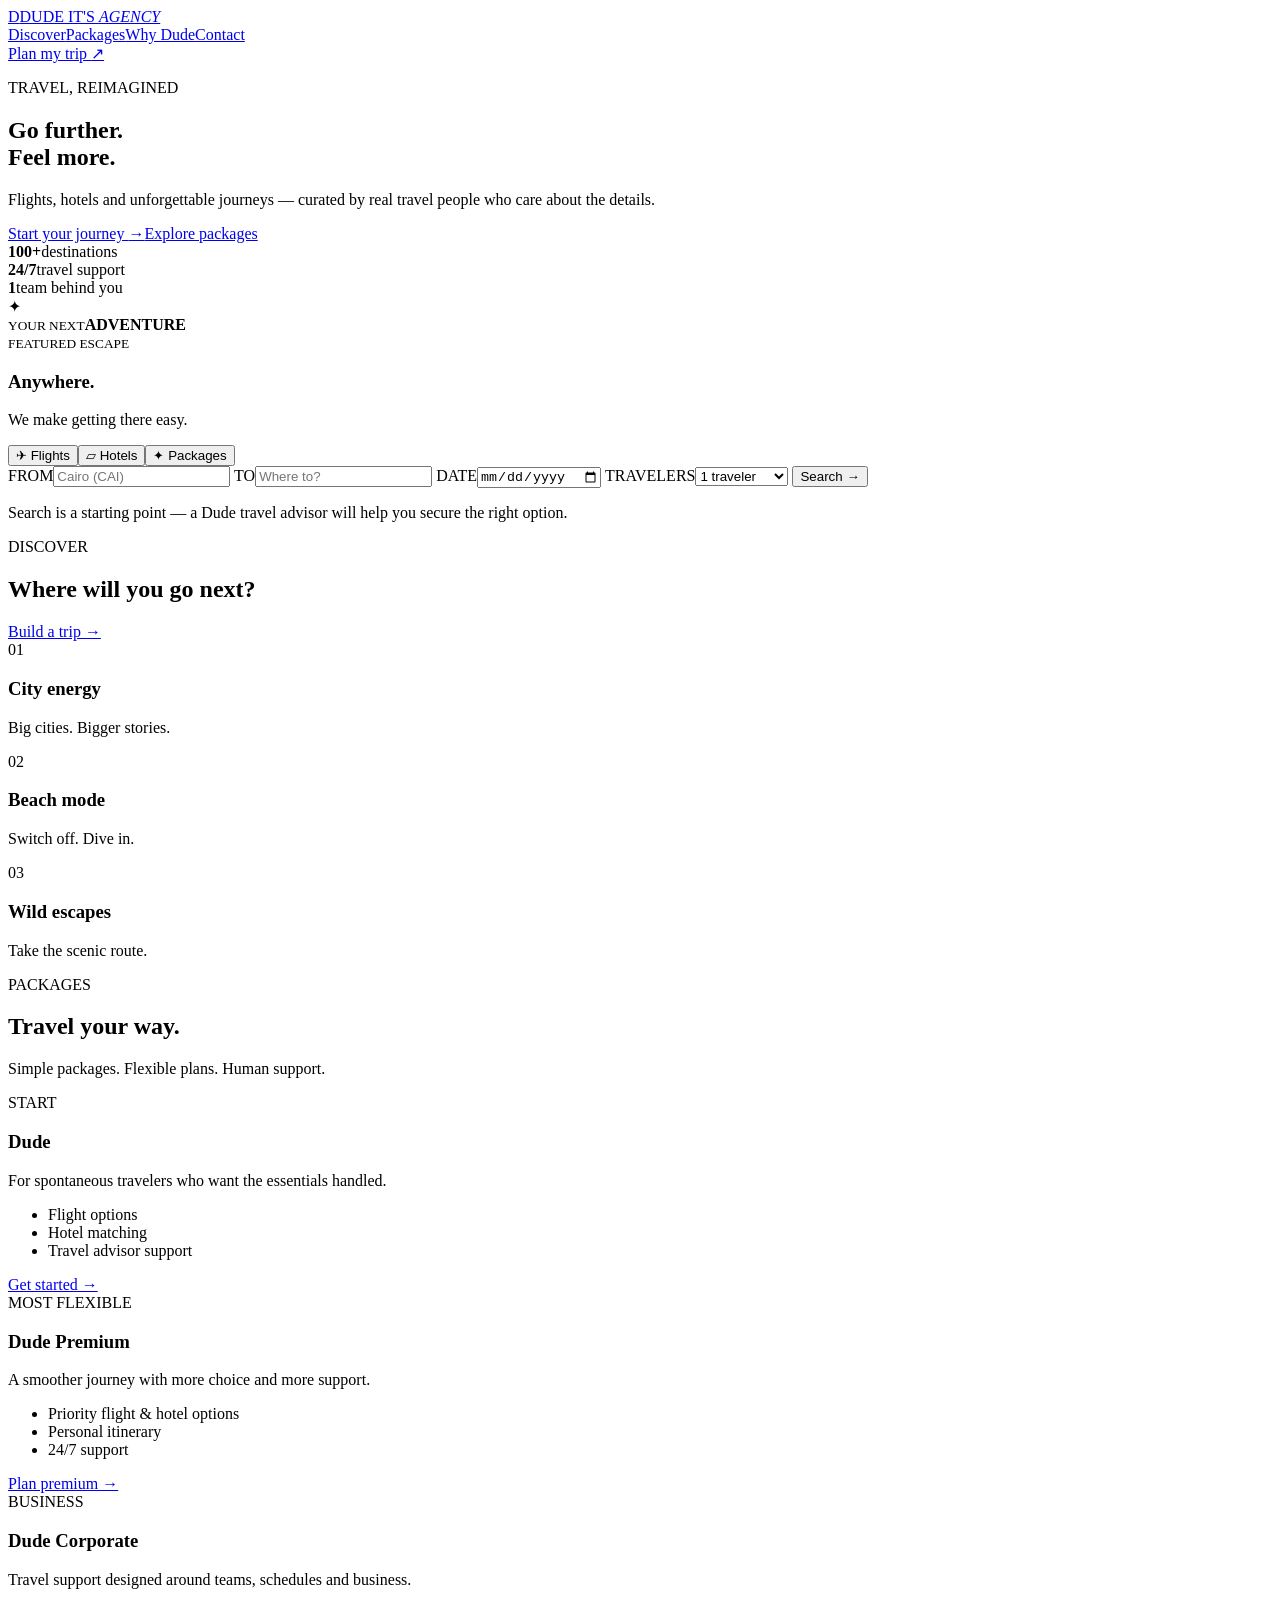
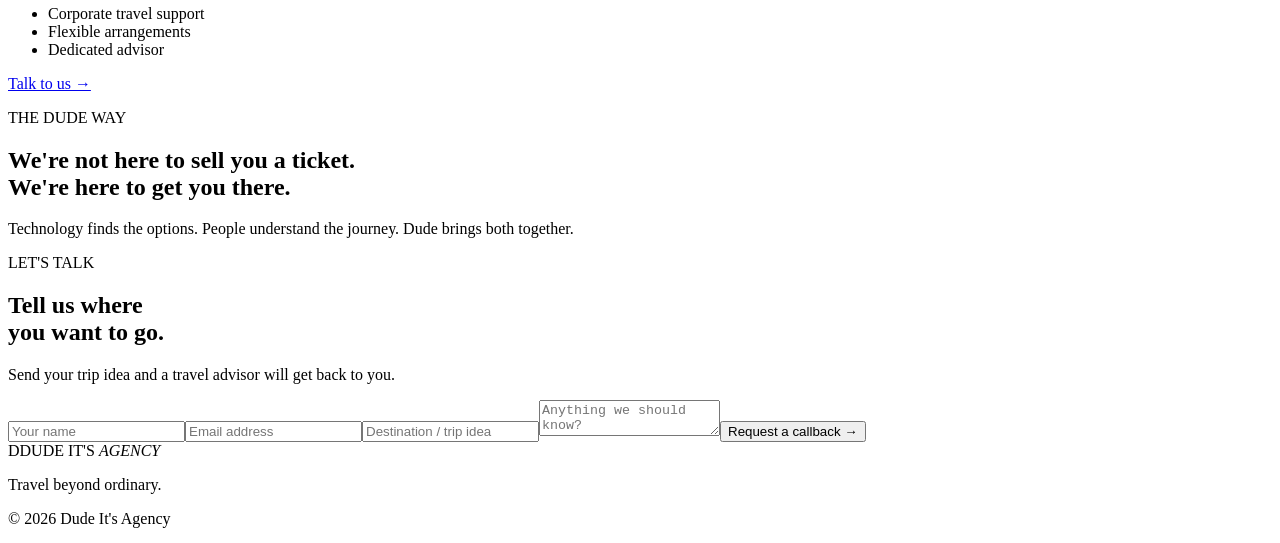
==== index.html @ c99c319f "feat: add travel agency website" ====
<!doctype html>
<html lang="en">
<head>
<meta charset="utf-8">
<meta name="viewport" content="width=device-width, initial-scale=1">
<meta name="description" content="Dude It's Agency — modern travel, flights, hotels and tailored journeys.">
<title>Dude It's Agency — Travel Beyond Ordinary</title>
<link rel="preconnect" href="https://fonts.googleapis.com">
<link rel="preconnect" href="https://fonts.gstatic.com" crossorigin>
<link href="https://fonts.googleapis.com/css2?family=DM+Sans:wght@400;500;600;700&family=Space+Grotesk:wght@500;600;700&display=swap" rel="stylesheet">
<link rel="stylesheet" href="styles.css">
</head>
<body>
<header class="nav">
  <a class="brand" href="#"><span class="brand-mark">D</span><span>DUDE IT'S <em>AGENCY</em></span></a>
  <nav class="links">
    <a href="#discover">Discover</a><a href="#packages">Packages</a><a href="#why">Why Dude</a><a href="#contact">Contact</a>
  </nav>
  <a class="nav-cta" href="#booking">Plan my trip <span>↗</span></a>
</header>

<main>
<section class="hero">
  <div class="hero-copy">
    <p class="eyebrow">TRAVEL, REIMAGINED</p>
    <h1>Go further.<br><span>Feel more.</span></h1>
    <p class="hero-text">Flights, hotels and unforgettable journeys — curated by real travel people who care about the details.</p>
    <div class="hero-actions"><a class="button primary" href="#booking">Start your journey <span>→</span></a><a class="button ghost" href="#packages">Explore packages</a></div>
    <div class="proof"><div><strong>100+</strong><span>destinations</span></div><div><strong>24/7</strong><span>travel support</span></div><div><strong>1</strong><span>team behind you</span></div></div>
  </div>
  <div class="hero-art">
    <div class="orb"></div><div class="route route1"></div><div class="route route2"></div>
    <div class="floating-card card-top"><span>✦</span><div><small>YOUR NEXT</small><b>ADVENTURE</b></div></div>
    <div class="destination-card"><div class="mini-img"></div><div><small>FEATURED ESCAPE</small><h3>Anywhere.</h3><p>We make getting there easy.</p></div></div>
  </div>
</section>

<section class="search-wrap" id="booking">
  <div class="search-tabs"><button class="active" data-type="flight">✈ Flights</button><button data-type="hotel">▱ Hotels</button><button data-type="package">✦ Packages</button></div>
  <form class="search-box" id="searchForm">
    <label><span>FROM</span><input id="from" placeholder="Cairo (CAI)" required></label>
    <label><span>TO</span><input id="to" placeholder="Where to?" required></label>
    <label><span>DATE</span><input id="date" type="date" required></label>
    <label><span>TRAVELERS</span><select id="travelers"><option>1 traveler</option><option>2 travelers</option><option>3 travelers</option><option>4+ travelers</option></select></label>
    <button class="search-btn" type="submit">Search <span>→</span></button>
  </form>
  <p class="search-note" id="searchNote">Search is a starting point — a Dude travel advisor will help you secure the right option.</p>
</section>

<section class="section" id="discover">
  <div class="section-head"><div><p class="eyebrow">DISCOVER</p><h2>Where will you go next?</h2></div><a href="#booking">Build a trip →</a></div>
  <div class="destinations">
    <article class="destination d1"><div><span>01</span><h3>City energy</h3><p>Big cities. Bigger stories.</p></div></article>
    <article class="destination d2"><div><span>02</span><h3>Beach mode</h3><p>Switch off. Dive in.</p></div></article>
    <article class="destination d3"><div><span>03</span><h3>Wild escapes</h3><p>Take the scenic route.</p></div></article>
  </div>
</section>

<section class="packages section" id="packages">
  <div class="section-head"><div><p class="eyebrow">PACKAGES</p><h2>Travel your way.</h2></div><p>Simple packages. Flexible plans. Human support.</p></div>
  <div class="package-grid">
    <article class="package"><span class="tag">START</span><h3>Dude</h3><p>For spontaneous travelers who want the essentials handled.</p><ul><li>Flight options</li><li>Hotel matching</li><li>Travel advisor support</li></ul><a href="#contact">Get started →</a></article>
    <article class="package featured"><span class="tag">MOST FLEXIBLE</span><h3>Dude Premium</h3><p>A smoother journey with more choice and more support.</p><ul><li>Priority flight & hotel options</li><li>Personal itinerary</li><li>24/7 support</li></ul><a href="#contact">Plan premium →</a></article>
    <article class="package"><span class="tag">BUSINESS</span><h3>Dude Corporate</h3><p>Travel support designed around teams, schedules and business.</p><ul><li>Corporate travel support</li><li>Flexible arrangements</li><li>Dedicated advisor</li></ul><a href="#contact">Talk to us →</a></article>
  </div>
</section>

<section class="manifesto" id="why"><p class="eyebrow">THE DUDE WAY</p><h2>We're not here to sell you a ticket.<br><span>We're here to get you there.</span></h2><p>Technology finds the options. People understand the journey. Dude brings both together.</p></section>

<section class="contact section" id="contact">
  <div><p class="eyebrow">LET'S TALK</p><h2>Tell us where<br>you want to go.</h2><p>Send your trip idea and a travel advisor will get back to you.</p></div>
  <form class="contact-form" id="contactForm"><input placeholder="Your name" required><input type="email" placeholder="Email address" required><input placeholder="Destination / trip idea" required><textarea placeholder="Anything we should know?"></textarea><button class="button primary" type="submit">Request a callback →</button><small id="formStatus"></small></form>
</section>
</main>

<footer><div class="brand"><span class="brand-mark">D</span><span>DUDE IT'S <em>AGENCY</em></span></div><p>Travel beyond ordinary.</p><p>© 2026 Dude It's Agency</p></footer>
<script src="script.js"></script>
</body>
</html>
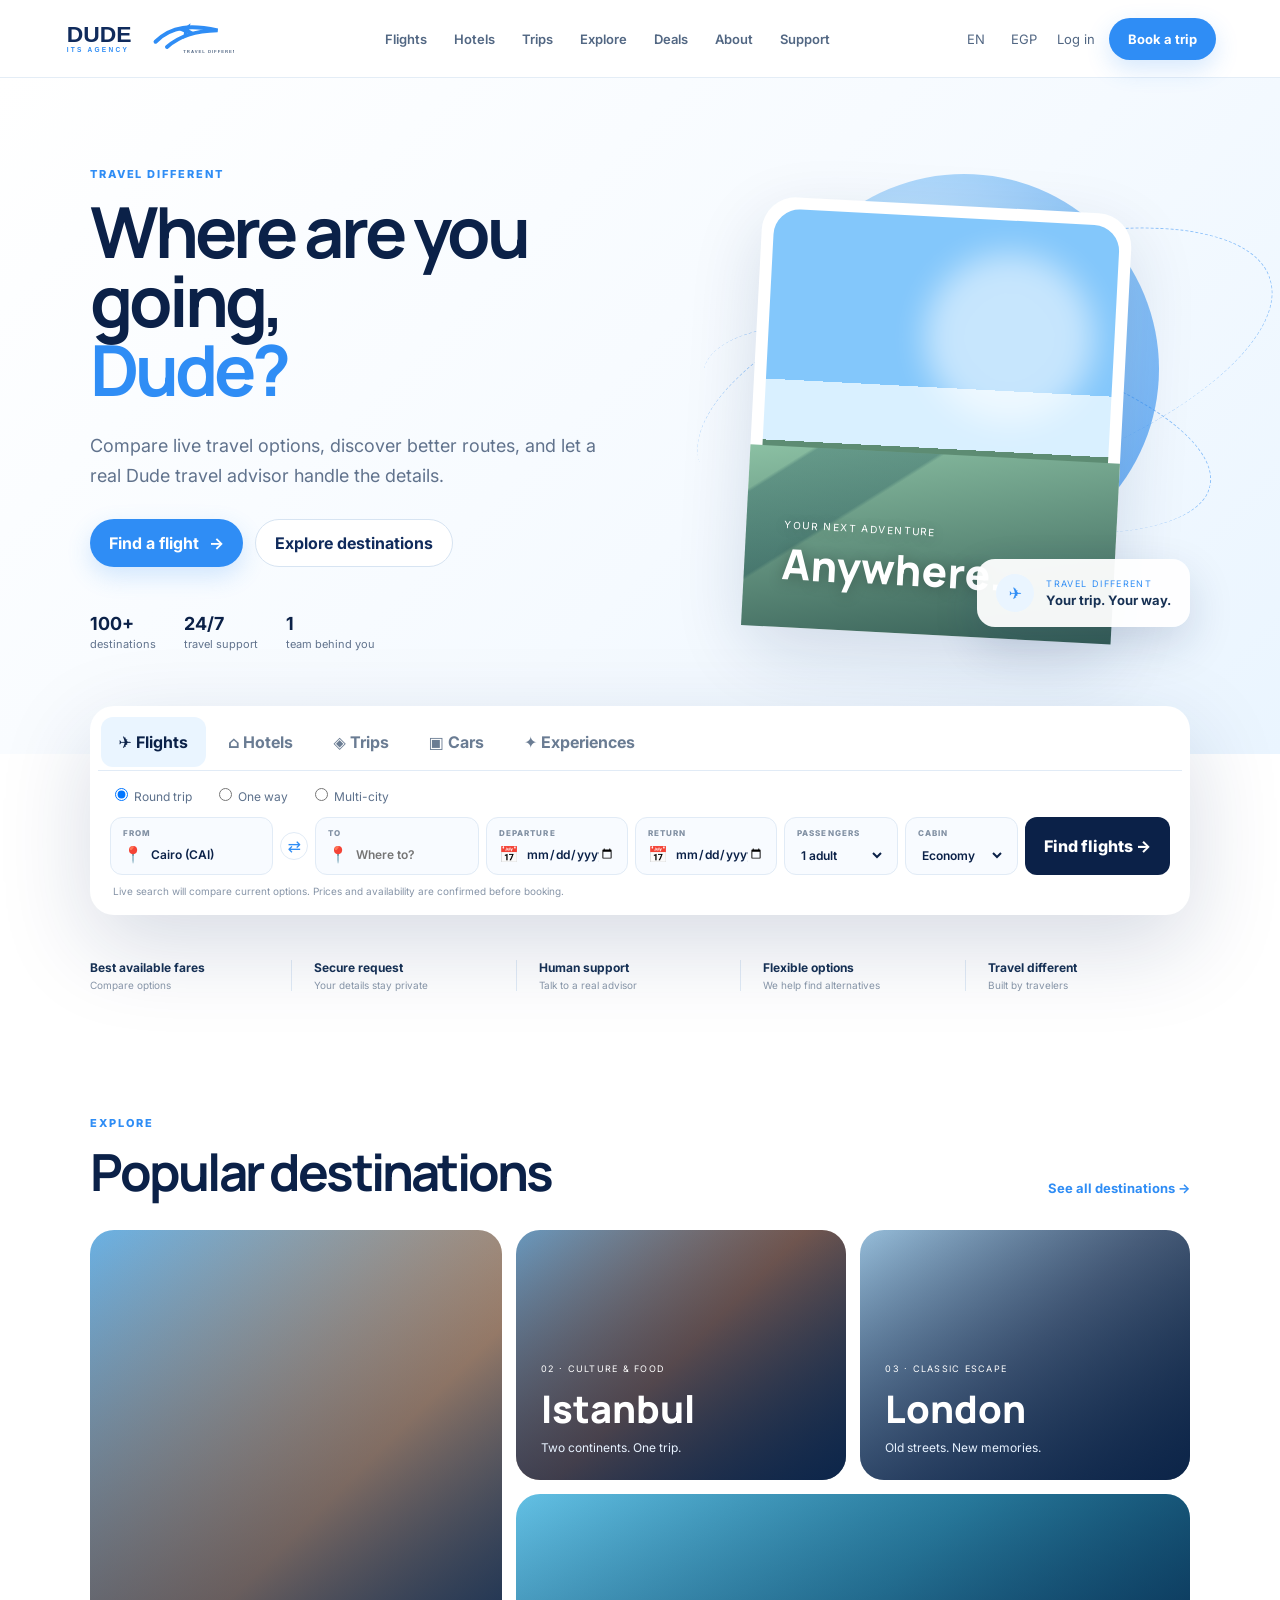
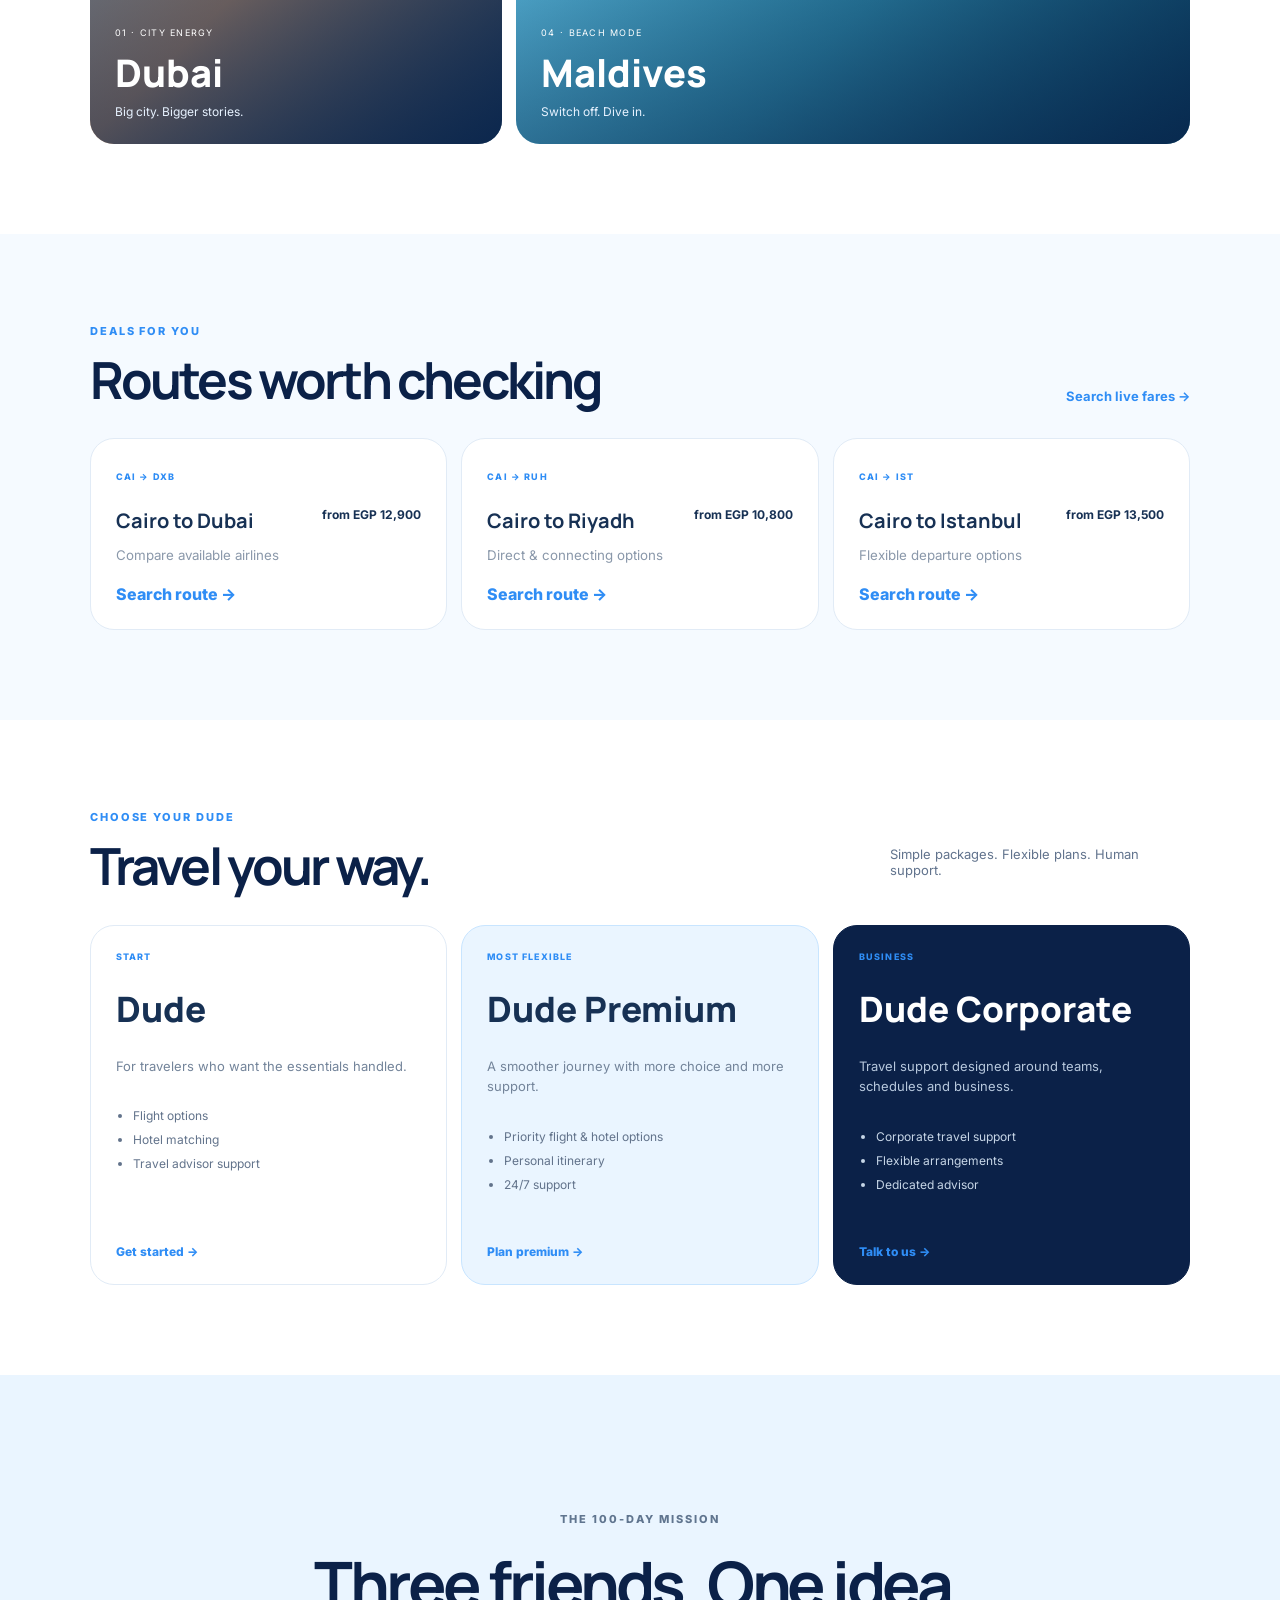
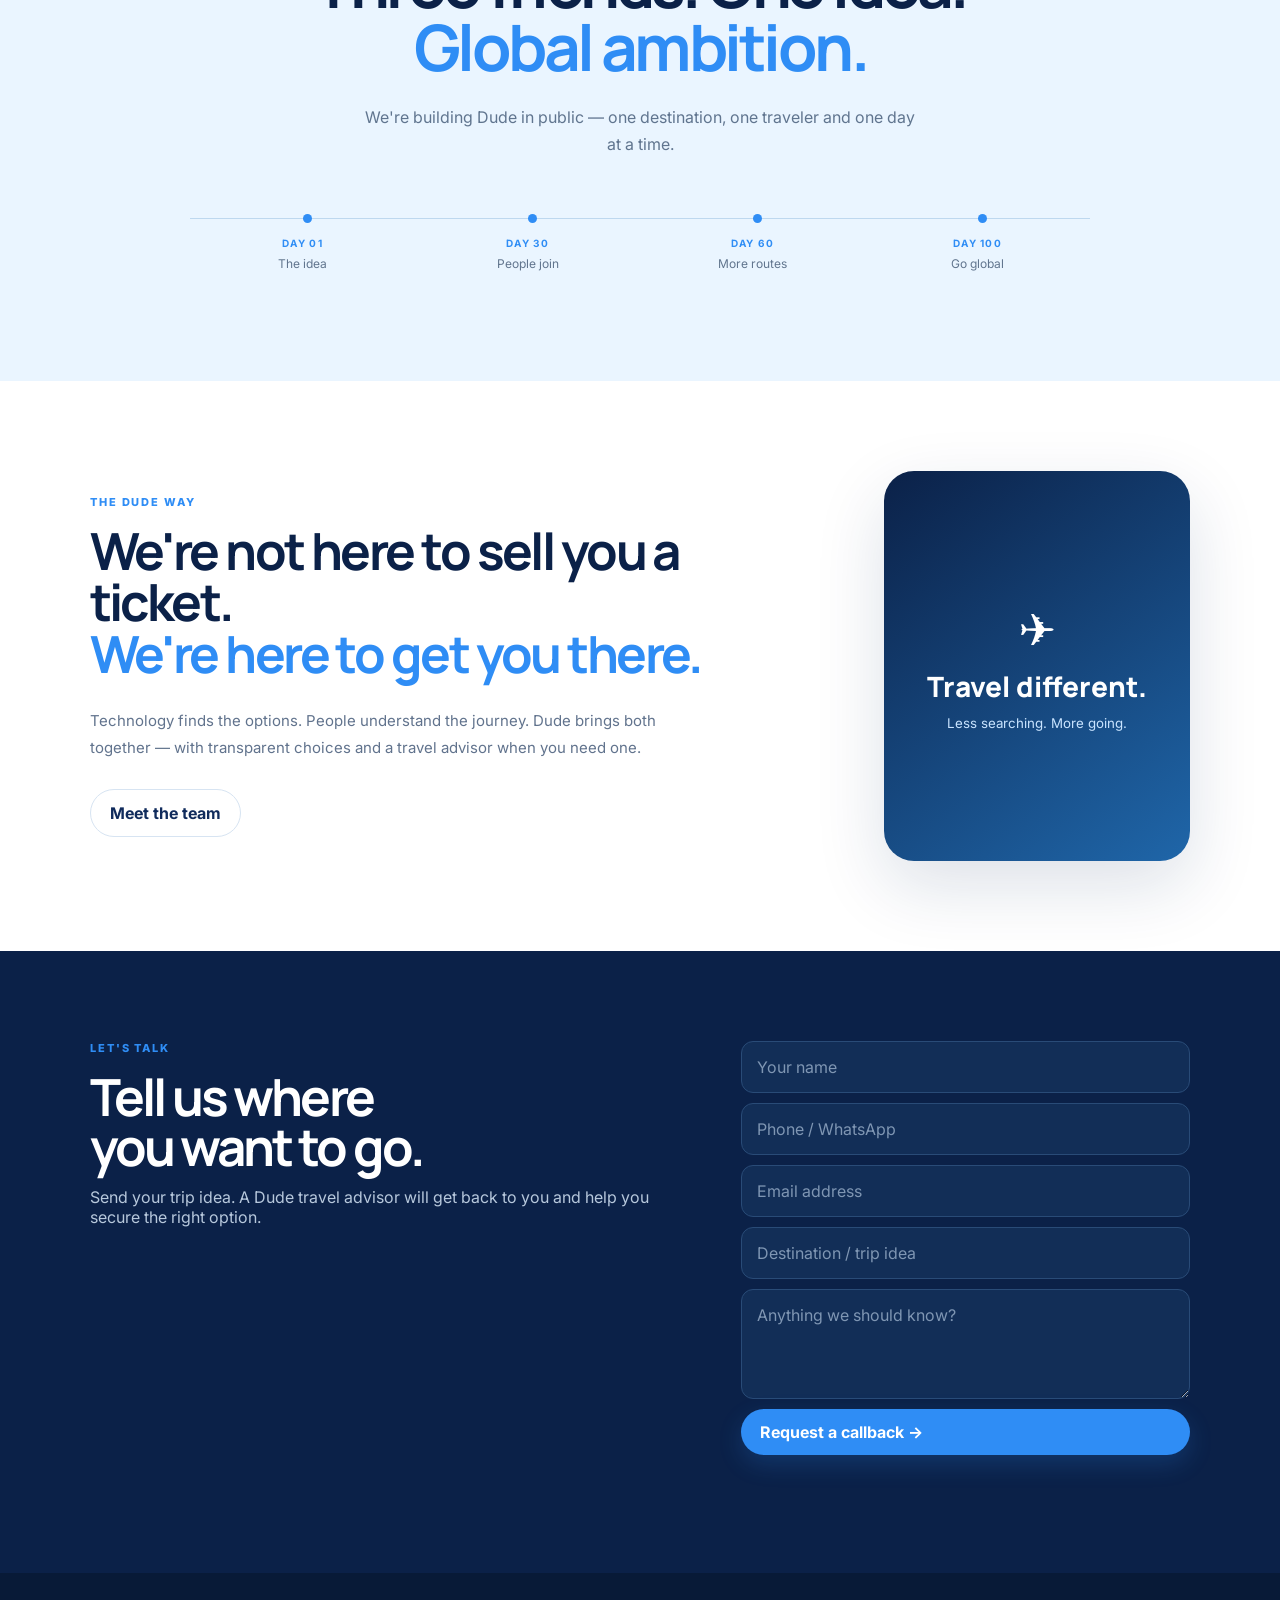
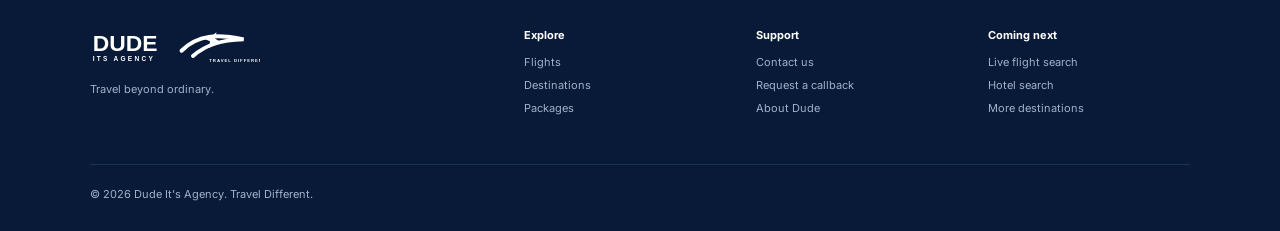
==== commit 9578cb27: "feat: build Dude Its Agency travel experience" ====
--- a/index.html
+++ b/index.html
@@ -1,79 +1 @@
-<!doctype html>
-<html lang="en">
-<head>
-<meta charset="utf-8">
-<meta name="viewport" content="width=device-width, initial-scale=1">
-<meta name="description" content="Dude It's Agency — modern travel, flights, hotels and tailored journeys.">
-<title>Dude It's Agency — Travel Beyond Ordinary</title>
-<link rel="preconnect" href="https://fonts.googleapis.com">
-<link rel="preconnect" href="https://fonts.gstatic.com" crossorigin>
-<link href="https://fonts.googleapis.com/css2?family=DM+Sans:wght@400;500;600;700&family=Space+Grotesk:wght@500;600;700&display=swap" rel="stylesheet">
-<link rel="stylesheet" href="styles.css">
-</head>
-<body>
-<header class="nav">
-  <a class="brand" href="#"><span class="brand-mark">D</span><span>DUDE IT'S <em>AGENCY</em></span></a>
-  <nav class="links">
-    <a href="#discover">Discover</a><a href="#packages">Packages</a><a href="#why">Why Dude</a><a href="#contact">Contact</a>
-  </nav>
-  <a class="nav-cta" href="#booking">Plan my trip <span>↗</span></a>
-</header>
-
-<main>
-<section class="hero">
-  <div class="hero-copy">
-    <p class="eyebrow">TRAVEL, REIMAGINED</p>
-    <h1>Go further.<br><span>Feel more.</span></h1>
-    <p class="hero-text">Flights, hotels and unforgettable journeys — curated by real travel people who care about the details.</p>
-    <div class="hero-actions"><a class="button primary" href="#booking">Start your journey <span>→</span></a><a class="button ghost" href="#packages">Explore packages</a></div>
-    <div class="proof"><div><strong>100+</strong><span>destinations</span></div><div><strong>24/7</strong><span>travel support</span></div><div><strong>1</strong><span>team behind you</span></div></div>
-  </div>
-  <div class="hero-art">
-    <div class="orb"></div><div class="route route1"></div><div class="route route2"></div>
-    <div class="floating-card card-top"><span>✦</span><div><small>YOUR NEXT</small><b>ADVENTURE</b></div></div>
-    <div class="destination-card"><div class="mini-img"></div><div><small>FEATURED ESCAPE</small><h3>Anywhere.</h3><p>We make getting there easy.</p></div></div>
-  </div>
-</section>
-
-<section class="search-wrap" id="booking">
-  <div class="search-tabs"><button class="active" data-type="flight">✈ Flights</button><button data-type="hotel">▱ Hotels</button><button data-type="package">✦ Packages</button></div>
-  <form class="search-box" id="searchForm">
-    <label><span>FROM</span><input id="from" placeholder="Cairo (CAI)" required></label>
-    <label><span>TO</span><input id="to" placeholder="Where to?" required></label>
-    <label><span>DATE</span><input id="date" type="date" required></label>
-    <label><span>TRAVELERS</span><select id="travelers"><option>1 traveler</option><option>2 travelers</option><option>3 travelers</option><option>4+ travelers</option></select></label>
-    <button class="search-btn" type="submit">Search <span>→</span></button>
-  </form>
-  <p class="search-note" id="searchNote">Search is a starting point — a Dude travel advisor will help you secure the right option.</p>
-</section>
-
-<section class="section" id="discover">
-  <div class="section-head"><div><p class="eyebrow">DISCOVER</p><h2>Where will you go next?</h2></div><a href="#booking">Build a trip →</a></div>
-  <div class="destinations">
-    <article class="destination d1"><div><span>01</span><h3>City energy</h3><p>Big cities. Bigger stories.</p></div></article>
-    <article class="destination d2"><div><span>02</span><h3>Beach mode</h3><p>Switch off. Dive in.</p></div></article>
-    <article class="destination d3"><div><span>03</span><h3>Wild escapes</h3><p>Take the scenic route.</p></div></article>
-  </div>
-</section>
-
-<section class="packages section" id="packages">
-  <div class="section-head"><div><p class="eyebrow">PACKAGES</p><h2>Travel your way.</h2></div><p>Simple packages. Flexible plans. Human support.</p></div>
-  <div class="package-grid">
-    <article class="package"><span class="tag">START</span><h3>Dude</h3><p>For spontaneous travelers who want the essentials handled.</p><ul><li>Flight options</li><li>Hotel matching</li><li>Travel advisor support</li></ul><a href="#contact">Get started →</a></article>
-    <article class="package featured"><span class="tag">MOST FLEXIBLE</span><h3>Dude Premium</h3><p>A smoother journey with more choice and more support.</p><ul><li>Priority flight & hotel options</li><li>Personal itinerary</li><li>24/7 support</li></ul><a href="#contact">Plan premium →</a></article>
-    <article class="package"><span class="tag">BUSINESS</span><h3>Dude Corporate</h3><p>Travel support designed around teams, schedules and business.</p><ul><li>Corporate travel support</li><li>Flexible arrangements</li><li>Dedicated advisor</li></ul><a href="#contact">Talk to us →</a></article>
-  </div>
-</section>
-
-<section class="manifesto" id="why"><p class="eyebrow">THE DUDE WAY</p><h2>We're not here to sell you a ticket.<br><span>We're here to get you there.</span></h2><p>Technology finds the options. People understand the journey. Dude brings both together.</p></section>
-
-<section class="contact section" id="contact">
-  <div><p class="eyebrow">LET'S TALK</p><h2>Tell us where<br>you want to go.</h2><p>Send your trip idea and a travel advisor will get back to you.</p></div>
-  <form class="contact-form" id="contactForm"><input placeholder="Your name" required><input type="email" placeholder="Email address" required><input placeholder="Destination / trip idea" required><textarea placeholder="Anything we should know?"></textarea><button class="button primary" type="submit">Request a callback →</button><small id="formStatus"></small></form>
-</section>
-</main>
-
-<footer><div class="brand"><span class="brand-mark">D</span><span>DUDE IT'S <em>AGENCY</em></span></div><p>Travel beyond ordinary.</p><p>© 2026 Dude It's Agency</p></footer>
-<script src="script.js"></script>
-</body>
-</html>+<!doctype html><html lang="en"><head><meta charset="utf-8"><meta name="viewport" content="width=device-width,initial-scale=1"><meta name="description" content="Dude It's Agency — compare live flight options and request your booking with a travel advisor."><title>Dude It's Agency — Travel Different</title><link rel="preconnect" href="https://fonts.googleapis.com"><link rel="preconnect" href="https://fonts.gstatic.com" crossorigin><link href="https://fonts.googleapis.com/css2?family=Inter:wght@400;500;600;700;800&family=Manrope:wght@600;700;800&display=swap" rel="stylesheet"><link rel="stylesheet" href="styles.css"></head><body><header class="site-header"><a class="logo" href="#top"><img src="logo.svg" alt="Dude It's Agency"></a><nav class="main-nav"><a href="#flights">Flights</a><a href="#hotels">Hotels</a><a href="#trips">Trips</a><a href="#explore">Explore</a><a href="#deals">Deals</a><a href="#about">About</a><a href="#support">Support</a></nav><div class="header-actions"><button class="text-btn">EN</button><button class="text-btn">EGP</button><a class="login" href="#contact">Log in</a><a class="nav-cta" href="#flights">Book a trip</a><button class="menu-btn" id="menuBtn">☰</button></div></header><main id="top"><section class="hero"><div class="hero-copy"><p class="eyebrow">TRAVEL DIFFERENT</p><h1>Where are you going,<br><span>Dude?</span></h1><p class="hero-text">Compare live travel options, discover better routes, and let a real Dude travel advisor handle the details.</p><div class="hero-actions"><a class="primary-btn" href="#flights">Find a flight <span>→</span></a><a class="secondary-btn" href="#explore">Explore destinations</a></div><div class="micro-proof"><span><strong>100+</strong> destinations</span><span><strong>24/7</strong> travel support</span><span><strong>1</strong> team behind you</span></div></div><div class="hero-visual"><div class="sky-orb"></div><div class="flight-path path-one"></div><div class="flight-path path-two"></div><div class="window-card"><div class="window-sky"></div><div class="window-land"></div><div class="window-copy"><small>YOUR NEXT ADVENTURE</small><strong>Anywhere.</strong></div></div><div class="floating-note"><span>✈</span><div><small>TRAVEL DIFFERENT</small><b>Your trip. Your way.</b></div></div></div></section><section class="search-wrap" id="flights"><div class="search-card"><div class="search-tabs"><button class="tab active">✈ Flights</button><button class="tab">⌂ Hotels</button><button class="tab">◈ Trips</button><button class="tab">▣ Cars</button><button class="tab">✦ Experiences</button></div><form id="flightSearch" class="flight-form"><div class="trip-type"><label><input type="radio" name="tripType" value="round" checked> Round trip</label><label><input type="radio" name="tripType" value="one"> One way</label><label><input type="radio" name="tripType" value="multi"> Multi-city</label></div><div class="fields"><label class="field"><span>FROM</span><div class="input-row">📍<input id="from" value="Cairo (CAI)"></div></label><button class="swap" type="button" id="swapBtn">⇄</button><label class="field"><span>TO</span><div class="input-row">📍<input id="to" placeholder="Where to?" required></div></label><label class="field"><span>DEPARTURE</span><div class="input-row">📅<input id="departure" type="date" required></div></label><label class="field return-field"><span>RETURN</span><div class="input-row">📅<input id="returnDate" type="date"></div></label><label class="field"><span>PASSENGERS</span><select><option>1 adult</option><option>2 adults</option><option>3 adults</option><option>4+ adults</option></select></label><label class="field"><span>CABIN</span><select><option>Economy</option><option>Premium Economy</option><option>Business</option><option>First</option></select></label><button class="search-btn" type="submit">Find flights <span>→</span></button></div><p class="search-note">Live search will compare current options. Prices and availability are confirmed before booking.</p></form></div></section><section class="trust"><div><strong>Best available fares</strong><span>Compare options</span></div><div><strong>Secure request</strong><span>Your details stay private</span></div><div><strong>Human support</strong><span>Talk to a real advisor</span></div><div><strong>Flexible options</strong><span>We help find alternatives</span></div><div><strong>Travel different</strong><span>Built by travelers</span></div></section><section class="section" id="explore"><div class="section-head"><div><p class="eyebrow">EXPLORE</p><h2>Popular destinations</h2></div><a href="#contact">See all destinations →</a></div><div class="destination-grid"><article class="destination dubai"><div><small>01 · CITY ENERGY</small><h3>Dubai</h3><p>Big city. Bigger stories.</p></div></article><article class="destination istanbul"><div><small>02 · CULTURE & FOOD</small><h3>Istanbul</h3><p>Two continents. One trip.</p></div></article><article class="destination london"><div><small>03 · CLASSIC ESCAPE</small><h3>London</h3><p>Old streets. New memories.</p></div></article><article class="destination maldives"><div><small>04 · BEACH MODE</small><h3>Maldives</h3><p>Switch off. Dive in.</p></div></article></div></section><section class="section deals" id="deals"><div class="section-head"><div><p class="eyebrow">DEALS FOR YOU</p><h2>Routes worth checking</h2></div><a href="#flights">Search live fares →</a></div><div class="deal-grid"><article class="deal"><span>CAI → DXB</span><div><strong>Cairo to Dubai</strong><b>from EGP 12,900</b></div><small>Compare available airlines</small><button data-route="Cairo (CAI)|Dubai (DXB)">Search route →</button></article><article class="deal"><span>CAI → RUH</span><div><strong>Cairo to Riyadh</strong><b>from EGP 10,800</b></div><small>Direct & connecting options</small><button data-route="Cairo (CAI)|Riyadh (RUH)">Search route →</button></article><article class="deal"><span>CAI → IST</span><div><strong>Cairo to Istanbul</strong><b>from EGP 13,500</b></div><small>Flexible departure options</small><button data-route="Cairo (CAI)|Istanbul (IST)">Search route →</button></article></div></section><section class="section plans" id="trips"><div class="section-head"><div><p class="eyebrow">CHOOSE YOUR DUDE</p><h2>Travel your way.</h2></div><p>Simple packages. Flexible plans. Human support.</p></div><div class="plan-grid"><article class="plan"><span class="pill">START</span><h3>Dude</h3><p>For travelers who want the essentials handled.</p><ul><li>Flight options</li><li>Hotel matching</li><li>Travel advisor support</li></ul><a href="#contact">Get started →</a></article><article class="plan featured"><span class="pill">MOST FLEXIBLE</span><h3>Dude Premium</h3><p>A smoother journey with more choice and more support.</p><ul><li>Priority flight & hotel options</li><li>Personal itinerary</li><li>24/7 support</li></ul><a href="#contact">Plan premium →</a></article><article class="plan corporate"><span class="pill">BUSINESS</span><h3>Dude Corporate</h3><p>Travel support designed around teams, schedules and business.</p><ul><li>Corporate travel support</li><li>Flexible arrangements</li><li>Dedicated advisor</li></ul><a href="#contact">Talk to us →</a></article></div></section><section class="mission"><p class="eyebrow">THE 100-DAY MISSION</p><h2>Three friends. One idea.<br><span>Global ambition.</span></h2><p>We're building Dude in public — one destination, one traveler and one day at a time.</p><div class="timeline"><div><b>DAY 01</b><span>The idea</span></div><div><b>DAY 30</b><span>People join</span></div><div><b>DAY 60</b><span>More routes</span></div><div><b>DAY 100</b><span>Go global</span></div></div></section><section class="section about" id="about"><div class="about-copy"><p class="eyebrow">THE DUDE WAY</p><h2>We're not here to sell you a ticket.<br><span>We're here to get you there.</span></h2><p>Technology finds the options. People understand the journey. Dude brings both together — with transparent choices and a travel advisor when you need one.</p><a class="secondary-btn dark" href="#contact">Meet the team</a></div><div class="about-card"><span>✈</span><strong>Travel different.</strong><small>Less searching. More going.</small></div></section><section class="contact section" id="contact"><div><p class="eyebrow">LET'S TALK</p><h2>Tell us where<br>you want to go.</h2><p>Send your trip idea. A Dude travel advisor will get back to you and help you secure the right option.</p></div><form class="contact-form" id="contactForm"><input name="name" placeholder="Your name" required><input name="phone" placeholder="Phone / WhatsApp" required><input name="email" type="email" placeholder="Email address"><input name="trip" placeholder="Destination / trip idea" required><textarea name="message" placeholder="Anything we should know?"></textarea><button class="primary-btn" type="submit">Request a callback →</button><small id="formStatus"></small></form></section></main><footer id="support"><div class="footer-brand"><img src="logo.svg" alt=""><p>Travel beyond ordinary.</p></div><div><b>Explore</b><a href="#flights">Flights</a><a href="#explore">Destinations</a><a href="#trips">Packages</a></div><div><b>Support</b><a href="#contact">Contact us</a><a href="#contact">Request a callback</a><a href="#about">About Dude</a></div><div><b>Coming next</b><span>Live flight search</span><span>Hotel search</span><span>More destinations</span></div><p class="copyright">© 2026 Dude It's Agency. Travel Different.</p></footer><script src="script.js"></script></body></html>
--- a/styles.css
+++ b/styles.css
@@ -0,0 +1 @@
+:root{--navy:#102b5c;--deep:#0b2148;--blue:#2f8df5;--sky:#eaf5ff;--pale:#f5faff;--text:#173154;--muted:#61738d;--line:#e1ebf6;--white:#fff;--shadow:0 25px 70px rgba(16,43,92,.14)}*{box-sizing:border-box}html{scroll-behavior:smooth}body{margin:0;color:var(--text);font-family:Inter,system-ui,sans-serif;background:#fff}a{color:inherit;text-decoration:none}button,input,select,textarea{font:inherit}button{cursor:pointer}.site-header{height:78px;padding:0 5vw;display:flex;align-items:center;justify-content:space-between;gap:28px;position:sticky;top:0;z-index:50;background:rgba(255,255,255,.92);backdrop-filter:blur(16px);border-bottom:1px solid rgba(225,235,246,.9)}.logo{display:block;min-width:190px}.logo img{width:170px;height:auto;display:block}.main-nav{display:flex;gap:27px;font-size:13px;font-weight:600;color:#526783}.main-nav a:hover{color:var(--navy)}.header-actions{display:flex;align-items:center;gap:14px;font-size:13px}.text-btn,.login{border:0;background:none;color:#526783}.nav-cta,.primary-btn{background:var(--blue);color:#fff;border:0;border-radius:999px;padding:13px 19px;font-weight:700;display:inline-flex;align-items:center;gap:10px;box-shadow:0 9px 24px rgba(47,141,245,.2)}.menu-btn{display:none;border:0;background:none;font-size:22px}.hero{min-height:630px;padding:76px 7vw 90px;display:grid;grid-template-columns:1fr 1fr;gap:50px;align-items:center;background:linear-gradient(135deg,#fff 0%,#f5faff 58%,#eaf5ff 100%);overflow:hidden}.eyebrow{margin:0 0 16px;color:var(--blue);font-size:11px;font-weight:800;letter-spacing:.18em}.hero h1,.section h2,.mission h2,.contact h2{font-family:Manrope,Inter,sans-serif;font-size:clamp(46px,5.5vw,82px);line-height:.98;letter-spacing:-.055em;margin:0;color:var(--deep)}.hero h1 span,.mission h2 span,.about h2 span{color:var(--blue)}.hero-text{font-size:18px;line-height:1.7;color:var(--muted);max-width:590px;margin:27px 0}.hero-actions{display:flex;gap:12px;flex-wrap:wrap}.secondary-btn{display:inline-flex;padding:13px 19px;border:1px solid #d7e4f2;border-radius:999px;font-weight:700;color:var(--navy);background:#fff}.micro-proof{display:flex;gap:28px;margin-top:46px;flex-wrap:wrap}.micro-proof span{display:flex;flex-direction:column;color:var(--muted);font-size:11px;gap:3px}.micro-proof strong{font-size:18px;color:var(--deep)}.hero-visual{height:510px;position:relative}.sky-orb{width:390px;height:390px;border-radius:50%;position:absolute;right:6%;top:4%;background:radial-gradient(circle at 35% 28%,#bfe4ff,#76b9f5 48%,#2f8df5 100%);opacity:.75}.flight-path{position:absolute;border:1.5px dashed rgba(47,141,245,.5);border-left:0;border-bottom:0;border-radius:50%;transform:rotate(-18deg)}.path-one{width:600px;height:230px;right:-18%;top:20%}.path-two{width:520px;height:180px;right:-5%;top:36%;transform:rotate(13deg)}.window-card{position:absolute;right:13%;top:10%;width:370px;height:430px;border-radius:34px;background:#fff;padding:12px;box-shadow:var(--shadow);transform:rotate(3deg)}.window-sky{height:100%;border-radius:26px;background:linear-gradient(#83c7fb 0 42%,#d9f0ff 42% 57%,#5d8c73 57% 100%);position:relative;overflow:hidden}.window-sky:after{content:"";position:absolute;width:170px;height:170px;border-radius:50%;background:#fff;opacity:.55;right:20px;top:32px;filter:blur(16px)}.window-land{position:absolute;bottom:0;left:0;right:0;height:42%;background:linear-gradient(145deg,transparent 10%,rgba(15,67,81,.28) 11% 30%,transparent 31%),linear-gradient(170deg,#8bc0a3,#355d55)}.window-copy{position:absolute;left:38px;bottom:35px;color:#fff;text-shadow:0 2px 15px rgba(0,0,0,.3)}.window-copy small{display:block;font-size:10px;letter-spacing:.16em}.window-copy strong{font:800 42px Manrope;display:block;margin-top:4px}.floating-note{position:absolute;right:0;bottom:37px;background:rgba(255,255,255,.94);padding:15px 19px;border-radius:18px;box-shadow:0 18px 45px rgba(16,43,92,.16);display:flex;gap:12px;align-items:center}.floating-note>span{width:38px;height:38px;border-radius:50%;display:grid;place-items:center;background:var(--sky);color:var(--blue)}.floating-note small{display:block;color:var(--blue);font-size:9px;letter-spacing:.15em}.floating-note b{font-size:13px}.search-wrap{position:relative;margin-top:-48px;padding:0 7vw;z-index:10}.search-card{background:#fff;border-radius:24px;box-shadow:0 30px 90px rgba(16,43,92,.17);padding:8px}.search-tabs{display:flex;gap:4px;padding:3px;border-bottom:1px solid var(--line)}.tab{border:0;background:none;padding:15px 18px;border-radius:12px;color:#6a7c93;font-weight:700}.tab.active{background:var(--sky);color:var(--deep)}.flight-form{padding:14px 12px 5px}.trip-type{display:flex;gap:22px;font-size:12px;color:#5d718c;margin-bottom:13px}.fields{display:grid;grid-template-columns:1.15fr 28px 1.15fr 1fr 1fr .8fr .8fr auto;gap:7px;align-items:stretch}.field{background:#f8fbff;border:1px solid var(--line);border-radius:12px;padding:10px 12px;min-width:0}.field>span{display:block;font-size:8px;font-weight:800;letter-spacing:.14em;color:#8190a3;margin-bottom:6px}.input-row{display:flex;gap:6px;align-items:center;color:var(--blue)}.field input,.field select{border:0;outline:0;background:transparent;color:var(--deep);width:100%;min-width:0;font-weight:600;font-size:12px}.swap{align-self:center;width:28px;height:28px;border:1px solid var(--line);border-radius:50%;background:#fff;color:var(--blue)}.search-btn{border:0;border-radius:12px;background:var(--deep);color:#fff;padding:0 18px;font-weight:800;min-width:145px}.search-note{font-size:10px;color:#8795a8;margin:10px 3px 5px}.trust{display:grid;grid-template-columns:repeat(5,1fr);padding:45px 7vw 35px;gap:22px}.trust div{border-right:1px solid var(--line);padding-right:20px}.trust div:last-child{border:0}.trust strong,.trust span{display:block}.trust strong{font-size:12px}.trust span{font-size:10px;color:#8a98aa;margin-top:4px}.section{padding:90px 7vw}.section-head{display:flex;justify-content:space-between;align-items:end;gap:30px;margin-bottom:34px}.section h2{font-size:clamp(36px,4vw,58px)}.section-head>a{font-weight:700;color:var(--blue);font-size:13px}.section-head>p{color:var(--muted);max-width:300px;font-size:13px}.destination-grid{display:grid;grid-template-columns:1.25fr 1fr 1fr;grid-template-rows:250px 250px;gap:14px}.destination{border-radius:24px;position:relative;overflow:hidden;padding:25px;display:flex;align-items:end;color:#fff;background-size:cover}.destination:before{content:"";position:absolute;inset:0;background:linear-gradient(160deg,rgba(7,33,72,.05),rgba(7,33,72,.85))}.destination>div{position:relative;z-index:1}.destination small{font-size:9px;letter-spacing:.14em}.destination h3{font:800 38px Manrope;margin:6px 0}.destination p{margin:0;font-size:12px;color:#e7f2ff}.dubai{grid-row:span 2;background:linear-gradient(135deg,#6fb9ed,#e2a978 55%,#24496c)}.maldives{grid-column:span 2;background:linear-gradient(135deg,#68c9ed,#36a1c1 50%,#0d5875)}.istanbul{background:linear-gradient(135deg,#6e9fc5,#9b6b52,#293f57)}.london{background:linear-gradient(135deg,#9ec6e2,#62758e,#26374c)}.deals{background:var(--pale)}.deal-grid,.plan-grid{display:grid;grid-template-columns:repeat(3,1fr);gap:14px}.deal,.plan{background:#fff;border:1px solid var(--line);border-radius:24px;padding:25px}.deal>span,.pill{font-size:9px;font-weight:800;color:var(--blue);letter-spacing:.13em}.deal div{display:flex;justify-content:space-between;gap:15px;margin:23px 0 10px}.deal strong{font:700 20px Manrope}.deal b{font-size:12px;white-space:nowrap}.deal small{color:#8a98aa}.deal button{display:block;margin-top:20px;border:0;background:none;color:var(--blue);font-weight:800;padding:0}.plan{min-height:360px;display:flex;flex-direction:column}.plan.featured{background:var(--sky);border-color:#c8e5ff}.plan.corporate{background:var(--deep);color:#fff;border-color:var(--deep)}.plan h3{font:800 35px Manrope;margin:23px 0 10px}.plan p{font-size:13px;color:#73849a;line-height:1.6}.corporate p{color:#b7c8dd}.plan ul{padding-left:17px;color:#62738b;font-size:12px;line-height:2;margin-top:15px}.corporate ul{color:#c7d6e7}.plan a{margin-top:auto;color:var(--blue);font-weight:800;font-size:12px}.mission{padding:110px 7vw;background:var(--sky);text-align:center}.mission h2{font-size:clamp(42px,5vw,70px)}.mission>p{max-width:560px;margin:25px auto;color:#60758f;line-height:1.7}.timeline{display:grid;grid-template-columns:repeat(4,1fr);max-width:900px;margin:60px auto 0;border-top:1px solid #bed8ef}.timeline div{padding-top:18px;position:relative}.timeline div:before{content:"";position:absolute;top:-5px;left:50%;width:9px;height:9px;background:var(--blue);border-radius:50%}.timeline b,.timeline span{display:block}.timeline b{font-size:10px;letter-spacing:.13em;color:var(--blue)}.timeline span{font-size:12px;margin-top:7px;color:#61758e}.about{display:grid;grid-template-columns:1.4fr .6fr;gap:80px;align-items:center}.about h2{font-family:Manrope;font-size:clamp(38px,4vw,62px);line-height:1;letter-spacing:-.05em}.about-copy>p:not(.eyebrow){max-width:620px;color:var(--muted);line-height:1.8;font-size:15px;margin:28px 0}.about-card{height:390px;border-radius:30px;background:linear-gradient(145deg,var(--deep),#1f66a9);color:#fff;display:flex;flex-direction:column;align-items:center;justify-content:center;gap:10px;box-shadow:var(--shadow)}.about-card span{font-size:45px}.about-card strong{font:800 28px Manrope}.about-card small{color:#c9e4ff}.contact{background:var(--deep);color:#fff;display:grid;grid-template-columns:1fr .8fr;gap:90px}.contact h2{color:#fff}.contact>div>p:not(.eyebrow){color:#b7c8dc}.contact-form{display:flex;flex-direction:column;gap:10px}.contact-form input,.contact-form textarea{background:#122e57;border:1px solid #294b77;border-radius:12px;padding:15px;color:#fff;outline:0}.contact-form textarea{min-height:110px;resize:vertical}.contact-form input::placeholder,.contact-form textarea::placeholder{color:#7f96b3}.contact-form small{color:#8dc7ff;min-height:18px}footer{padding:55px 7vw 30px;background:#081a37;color:#9eb2ca;display:grid;grid-template-columns:2fr 1fr 1fr 1fr;gap:30px}.footer-brand img{width:170px;filter:brightness(0) invert(1)}footer p{font-size:11px}footer b{color:#fff;display:block;font-size:11px;margin-bottom:13px}footer a,footer span{display:block;font-size:11px;margin:9px 0}.copyright{grid-column:1/-1;border-top:1px solid #183354;padding-top:22px;margin:10px 0 0}@media(max-width:1100px){.main-nav{display:none}.menu-btn{display:block}.fields{grid-template-columns:1fr 1fr 1fr 1fr}.swap{display:none}.search-btn{min-height:52px}.hero{grid-template-columns:1fr}.hero-visual{display:none}.trust{grid-template-columns:repeat(3,1fr)}.destination-grid{grid-template-columns:1fr 1fr;grid-template-rows:260px 260px}.dubai{grid-row:auto}.maldives{grid-column:auto}.deal-grid,.plan-grid{grid-template-columns:1fr}.about,.contact{grid-template-columns:1fr}}@media(max-width:650px){.site-header{height:68px;padding:0 5vw}.logo img{width:135px}.header-actions .text-btn,.header-actions .login{display:none}.nav-cta{padding:10px 13px;font-size:11px}.hero{padding:60px 5vw 75px}.hero h1{font-size:50px}.hero-text{font-size:16px}.micro-proof{gap:16px}.search-wrap{padding:0 4vw;margin-top:-35px}.search-tabs{overflow:auto}.tab{white-space:nowrap}.fields{grid-template-columns:1fr 1fr}.search-btn{grid-column:1/-1}.trip-type{flex-wrap:wrap}.trust{grid-template-columns:1fr 1fr;padding:35px 5vw}.section{padding:65px 5vw}.section-head{align-items:start;flex-direction:column;gap:12px}.destination-grid{display:flex;flex-direction:column}.destination{height:250px}.mission{padding:75px 5vw}.timeline{grid-template-columns:1fr 1fr;gap:30px;border:0}.timeline div:before{left:0}.timeline div{text-align:left;padding-left:18px;border-left:1px solid #bed8ef}.contact{gap:40px}footer{grid-template-columns:1fr 1fr;padding:45px 5vw}.footer-brand{grid-column:1/-1}.copyright{grid-column:1/-1}}
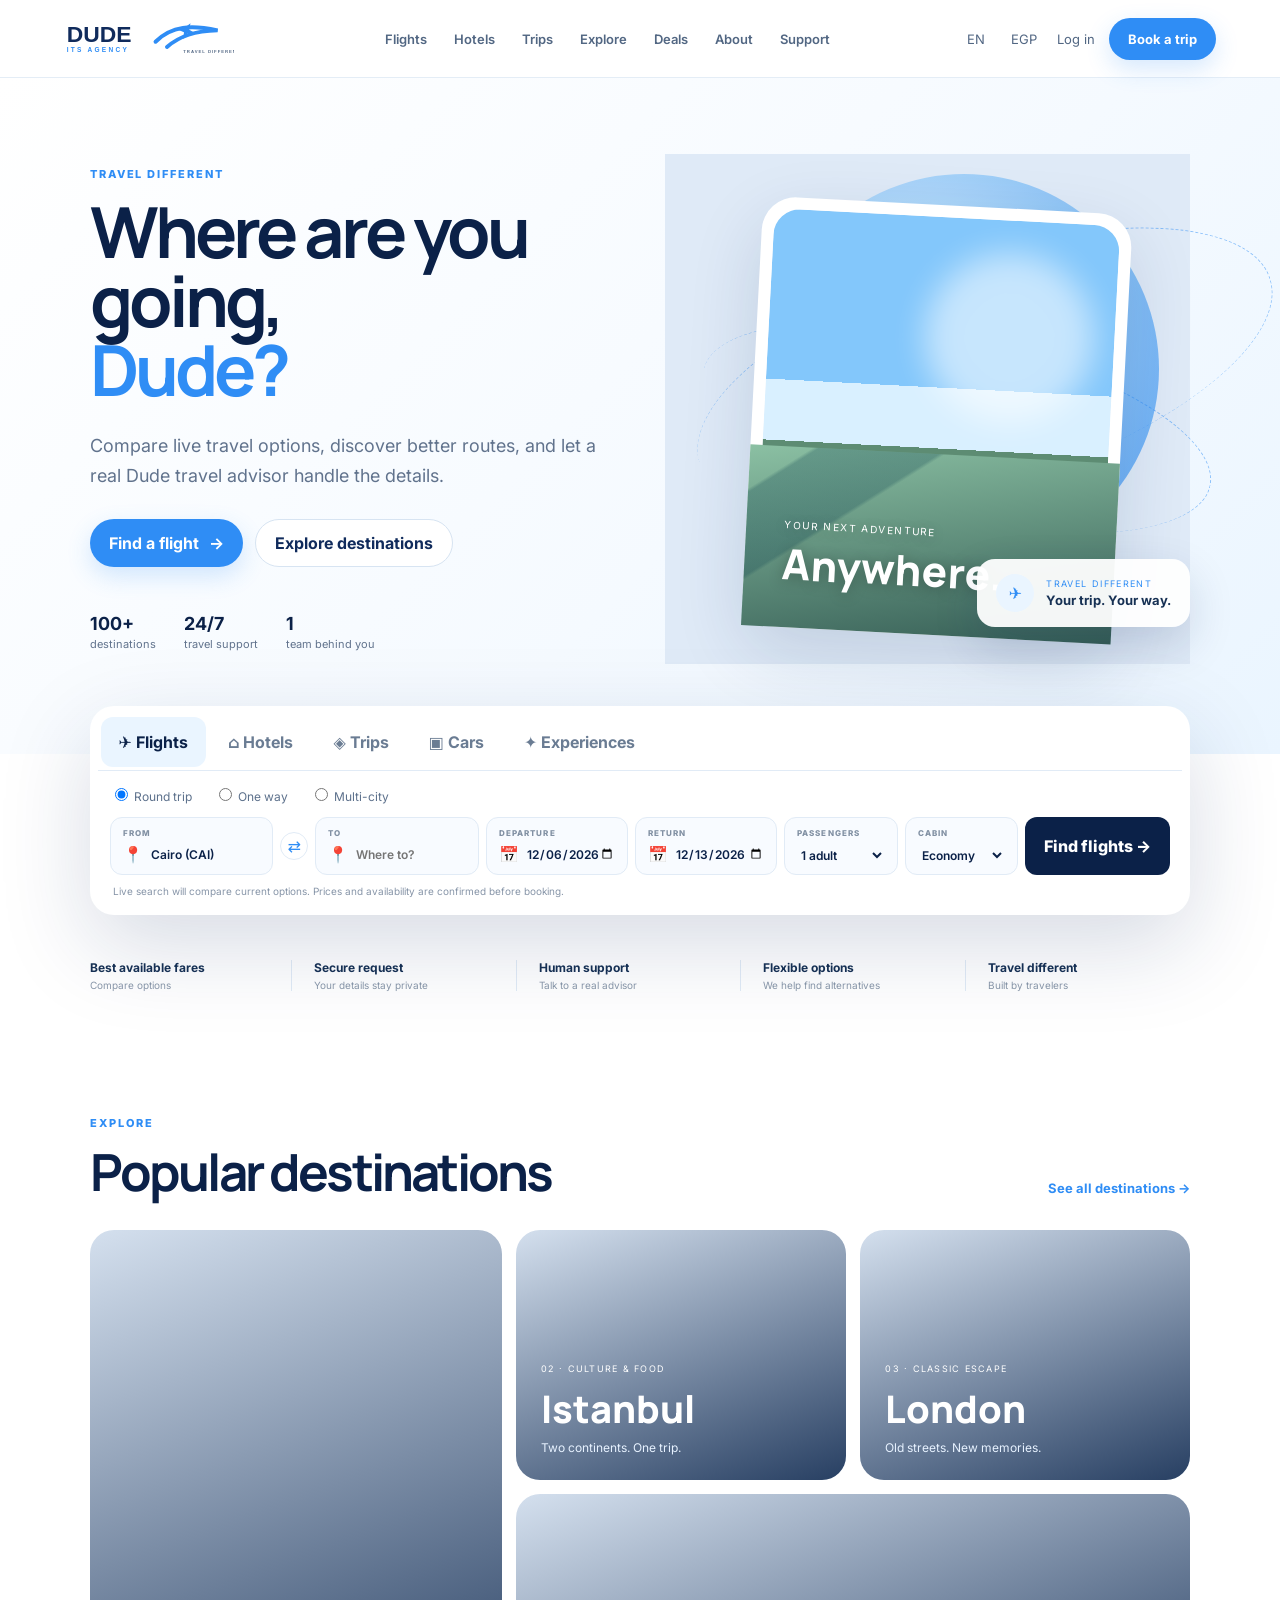
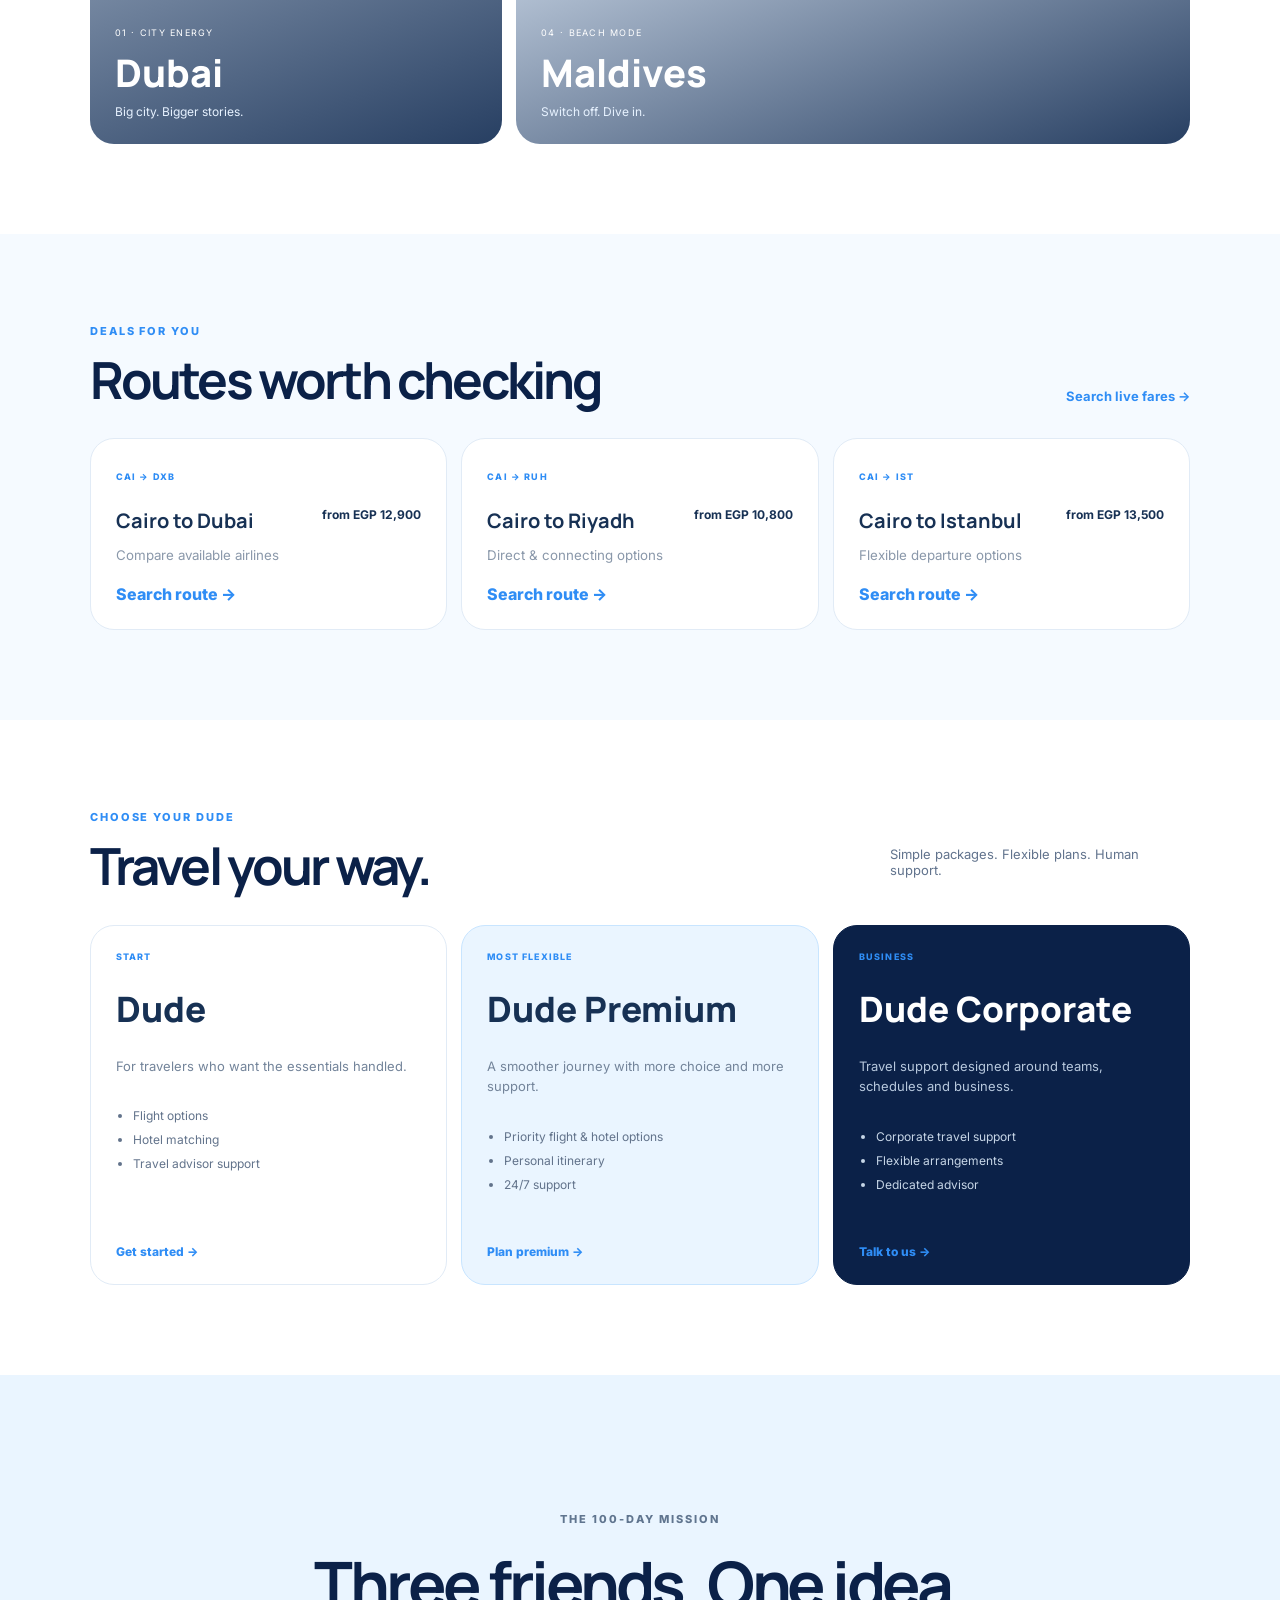
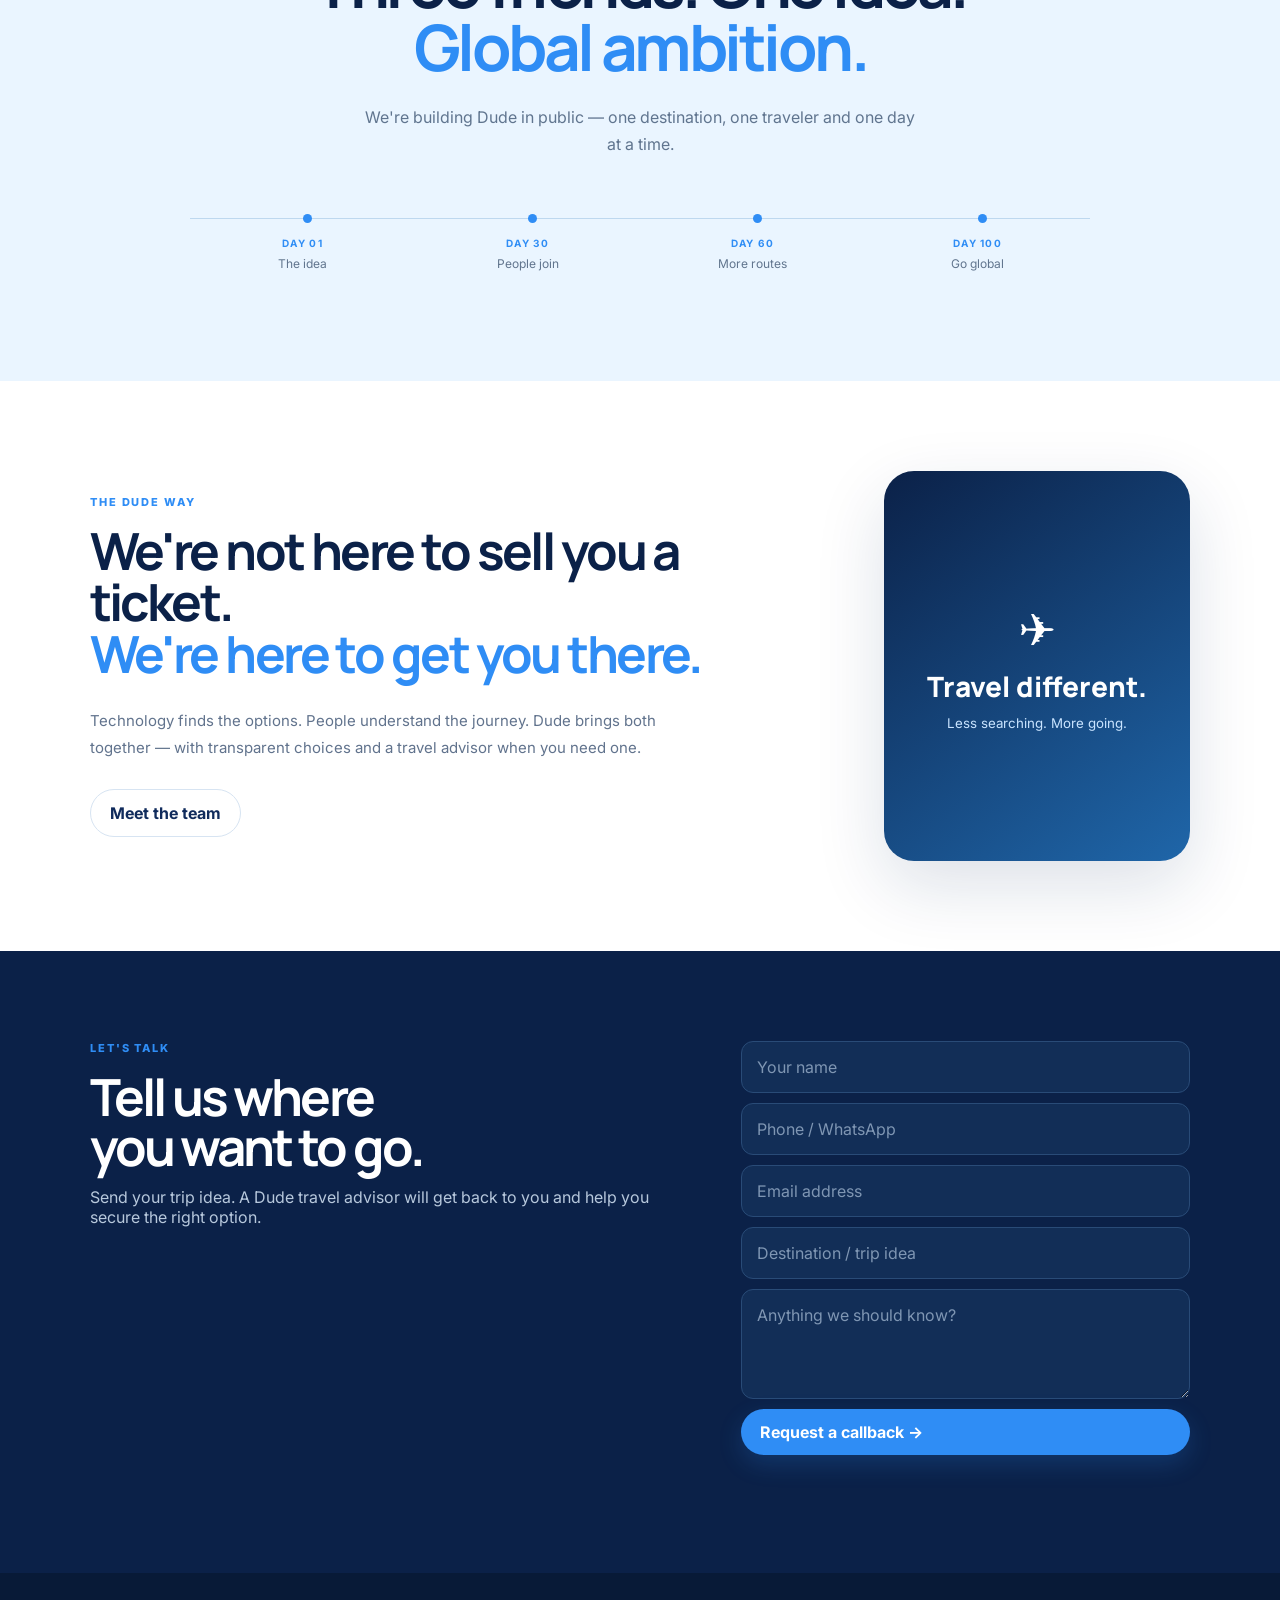
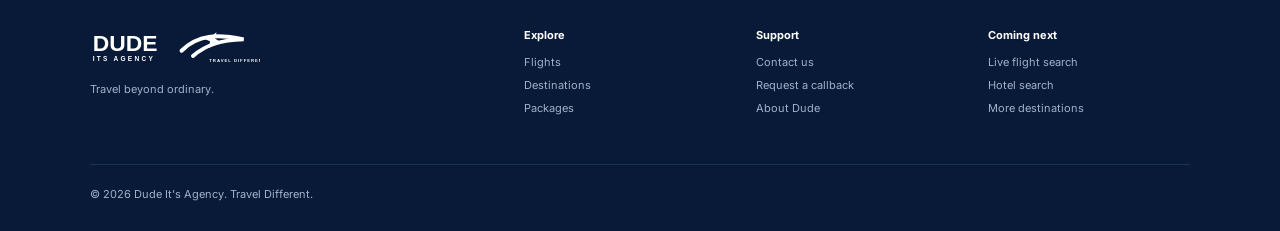
==== commit ebba4bfb: "Add live Google Flights results and callback flow" ====
--- a/index.html
+++ b/index.html
@@ -1 +1 @@
-<!doctype html><html lang="en"><head><meta charset="utf-8"><meta name="viewport" content="width=device-width,initial-scale=1"><meta name="description" content="Dude It's Agency — compare live flight options and request your booking with a travel advisor."><title>Dude It's Agency — Travel Different</title><link rel="preconnect" href="https://fonts.googleapis.com"><link rel="preconnect" href="https://fonts.gstatic.com" crossorigin><link href="https://fonts.googleapis.com/css2?family=Inter:wght@400;500;600;700;800&family=Manrope:wght@600;700;800&display=swap" rel="stylesheet"><link rel="stylesheet" href="styles.css"></head><body><header class="site-header"><a class="logo" href="#top"><img src="logo.svg" alt="Dude It's Agency"></a><nav class="main-nav"><a href="#flights">Flights</a><a href="#hotels">Hotels</a><a href="#trips">Trips</a><a href="#explore">Explore</a><a href="#deals">Deals</a><a href="#about">About</a><a href="#support">Support</a></nav><div class="header-actions"><button class="text-btn">EN</button><button class="text-btn">EGP</button><a class="login" href="#contact">Log in</a><a class="nav-cta" href="#flights">Book a trip</a><button class="menu-btn" id="menuBtn">☰</button></div></header><main id="top"><section class="hero"><div class="hero-copy"><p class="eyebrow">TRAVEL DIFFERENT</p><h1>Where are you going,<br><span>Dude?</span></h1><p class="hero-text">Compare live travel options, discover better routes, and let a real Dude travel advisor handle the details.</p><div class="hero-actions"><a class="primary-btn" href="#flights">Find a flight <span>→</span></a><a class="secondary-btn" href="#explore">Explore destinations</a></div><div class="micro-proof"><span><strong>100+</strong> destinations</span><span><strong>24/7</strong> travel support</span><span><strong>1</strong> team behind you</span></div></div><div class="hero-visual"><div class="sky-orb"></div><div class="flight-path path-one"></div><div class="flight-path path-two"></div><div class="window-card"><div class="window-sky"></div><div class="window-land"></div><div class="window-copy"><small>YOUR NEXT ADVENTURE</small><strong>Anywhere.</strong></div></div><div class="floating-note"><span>✈</span><div><small>TRAVEL DIFFERENT</small><b>Your trip. Your way.</b></div></div></div></section><section class="search-wrap" id="flights"><div class="search-card"><div class="search-tabs"><button class="tab active">✈ Flights</button><button class="tab">⌂ Hotels</button><button class="tab">◈ Trips</button><button class="tab">▣ Cars</button><button class="tab">✦ Experiences</button></div><form id="flightSearch" class="flight-form"><div class="trip-type"><label><input type="radio" name="tripType" value="round" checked> Round trip</label><label><input type="radio" name="tripType" value="one"> One way</label><label><input type="radio" name="tripType" value="multi"> Multi-city</label></div><div class="fields"><label class="field"><span>FROM</span><div class="input-row">📍<input id="from" value="Cairo (CAI)"></div></label><button class="swap" type="button" id="swapBtn">⇄</button><label class="field"><span>TO</span><div class="input-row">📍<input id="to" placeholder="Where to?" required></div></label><label class="field"><span>DEPARTURE</span><div class="input-row">📅<input id="departure" type="date" required></div></label><label class="field return-field"><span>RETURN</span><div class="input-row">📅<input id="returnDate" type="date"></div></label><label class="field"><span>PASSENGERS</span><select><option>1 adult</option><option>2 adults</option><option>3 adults</option><option>4+ adults</option></select></label><label class="field"><span>CABIN</span><select><option>Economy</option><option>Premium Economy</option><option>Business</option><option>First</option></select></label><button class="search-btn" type="submit">Find flights <span>→</span></button></div><p class="search-note">Live search will compare current options. Prices and availability are confirmed before booking.</p></form></div></section><section class="trust"><div><strong>Best available fares</strong><span>Compare options</span></div><div><strong>Secure request</strong><span>Your details stay private</span></div><div><strong>Human support</strong><span>Talk to a real advisor</span></div><div><strong>Flexible options</strong><span>We help find alternatives</span></div><div><strong>Travel different</strong><span>Built by travelers</span></div></section><section class="section" id="explore"><div class="section-head"><div><p class="eyebrow">EXPLORE</p><h2>Popular destinations</h2></div><a href="#contact">See all destinations →</a></div><div class="destination-grid"><article class="destination dubai"><div><small>01 · CITY ENERGY</small><h3>Dubai</h3><p>Big city. Bigger stories.</p></div></article><article class="destination istanbul"><div><small>02 · CULTURE & FOOD</small><h3>Istanbul</h3><p>Two continents. One trip.</p></div></article><article class="destination london"><div><small>03 · CLASSIC ESCAPE</small><h3>London</h3><p>Old streets. New memories.</p></div></article><article class="destination maldives"><div><small>04 · BEACH MODE</small><h3>Maldives</h3><p>Switch off. Dive in.</p></div></article></div></section><section class="section deals" id="deals"><div class="section-head"><div><p class="eyebrow">DEALS FOR YOU</p><h2>Routes worth checking</h2></div><a href="#flights">Search live fares →</a></div><div class="deal-grid"><article class="deal"><span>CAI → DXB</span><div><strong>Cairo to Dubai</strong><b>from EGP 12,900</b></div><small>Compare available airlines</small><button data-route="Cairo (CAI)|Dubai (DXB)">Search route →</button></article><article class="deal"><span>CAI → RUH</span><div><strong>Cairo to Riyadh</strong><b>from EGP 10,800</b></div><small>Direct & connecting options</small><button data-route="Cairo (CAI)|Riyadh (RUH)">Search route →</button></article><article class="deal"><span>CAI → IST</span><div><strong>Cairo to Istanbul</strong><b>from EGP 13,500</b></div><small>Flexible departure options</small><button data-route="Cairo (CAI)|Istanbul (IST)">Search route →</button></article></div></section><section class="section plans" id="trips"><div class="section-head"><div><p class="eyebrow">CHOOSE YOUR DUDE</p><h2>Travel your way.</h2></div><p>Simple packages. Flexible plans. Human support.</p></div><div class="plan-grid"><article class="plan"><span class="pill">START</span><h3>Dude</h3><p>For travelers who want the essentials handled.</p><ul><li>Flight options</li><li>Hotel matching</li><li>Travel advisor support</li></ul><a href="#contact">Get started →</a></article><article class="plan featured"><span class="pill">MOST FLEXIBLE</span><h3>Dude Premium</h3><p>A smoother journey with more choice and more support.</p><ul><li>Priority flight & hotel options</li><li>Personal itinerary</li><li>24/7 support</li></ul><a href="#contact">Plan premium →</a></article><article class="plan corporate"><span class="pill">BUSINESS</span><h3>Dude Corporate</h3><p>Travel support designed around teams, schedules and business.</p><ul><li>Corporate travel support</li><li>Flexible arrangements</li><li>Dedicated advisor</li></ul><a href="#contact">Talk to us →</a></article></div></section><section class="mission"><p class="eyebrow">THE 100-DAY MISSION</p><h2>Three friends. One idea.<br><span>Global ambition.</span></h2><p>We're building Dude in public — one destination, one traveler and one day at a time.</p><div class="timeline"><div><b>DAY 01</b><span>The idea</span></div><div><b>DAY 30</b><span>People join</span></div><div><b>DAY 60</b><span>More routes</span></div><div><b>DAY 100</b><span>Go global</span></div></div></section><section class="section about" id="about"><div class="about-copy"><p class="eyebrow">THE DUDE WAY</p><h2>We're not here to sell you a ticket.<br><span>We're here to get you there.</span></h2><p>Technology finds the options. People understand the journey. Dude brings both together — with transparent choices and a travel advisor when you need one.</p><a class="secondary-btn dark" href="#contact">Meet the team</a></div><div class="about-card"><span>✈</span><strong>Travel different.</strong><small>Less searching. More going.</small></div></section><section class="contact section" id="contact"><div><p class="eyebrow">LET'S TALK</p><h2>Tell us where<br>you want to go.</h2><p>Send your trip idea. A Dude travel advisor will get back to you and help you secure the right option.</p></div><form class="contact-form" id="contactForm"><input name="name" placeholder="Your name" required><input name="phone" placeholder="Phone / WhatsApp" required><input name="email" type="email" placeholder="Email address"><input name="trip" placeholder="Destination / trip idea" required><textarea name="message" placeholder="Anything we should know?"></textarea><button class="primary-btn" type="submit">Request a callback →</button><small id="formStatus"></small></form></section></main><footer id="support"><div class="footer-brand"><img src="logo.svg" alt=""><p>Travel beyond ordinary.</p></div><div><b>Explore</b><a href="#flights">Flights</a><a href="#explore">Destinations</a><a href="#trips">Packages</a></div><div><b>Support</b><a href="#contact">Contact us</a><a href="#contact">Request a callback</a><a href="#about">About Dude</a></div><div><b>Coming next</b><span>Live flight search</span><span>Hotel search</span><span>More destinations</span></div><p class="copyright">© 2026 Dude It's Agency. Travel Different.</p></footer><script src="script.js"></script></body></html>+<!doctype html><html lang="en"><head><meta charset="utf-8"><meta name="viewport" content="width=device-width,initial-scale=1"><meta name="description" content="Dude It's Agency — compare live flight options and request your booking with a travel advisor."><title>Dude It's Agency — Travel Different</title><link rel="preconnect" href="https://fonts.googleapis.com"><link rel="preconnect" href="https://fonts.gstatic.com" crossorigin><link href="https://fonts.googleapis.com/css2?family=Inter:wght@400;500;600;700;800&family=Manrope:wght@600;700;800&display=swap" rel="stylesheet"><link rel="stylesheet" href="styles.css"></head><body><header class="site-header"><a class="logo" href="#top"><img src="logo.svg" alt="Dude It's Agency"></a><nav class="main-nav"><a href="#flights">Flights</a><a href="#hotels">Hotels</a><a href="#trips">Trips</a><a href="#explore">Explore</a><a href="#deals">Deals</a><a href="#about">About</a><a href="#support">Support</a></nav><div class="header-actions"><button class="text-btn">EN</button><button class="text-btn">EGP</button><a class="login" href="#contact">Log in</a><a class="nav-cta" href="#flights">Book a trip</a><button class="menu-btn" id="menuBtn">☰</button></div></header><main id="top"><section class="hero"><div class="hero-copy"><p class="eyebrow">TRAVEL DIFFERENT</p><h1>Where are you going,<br><span>Dude?</span></h1><p class="hero-text">Compare live travel options, discover better routes, and let a real Dude travel advisor handle the details.</p><div class="hero-actions"><a class="primary-btn" href="#flights">Find a flight <span>→</span></a><a class="secondary-btn" href="#explore">Explore destinations</a></div><div class="micro-proof"><span><strong>100+</strong> destinations</span><span><strong>24/7</strong> travel support</span><span><strong>1</strong> team behind you</span></div></div><div class="hero-visual"><div class="sky-orb"></div><div class="flight-path path-one"></div><div class="flight-path path-two"></div><div class="window-card"><div class="window-sky"></div><div class="window-land"></div><div class="window-copy"><small>YOUR NEXT ADVENTURE</small><strong>Anywhere.</strong></div></div><div class="floating-note"><span>✈</span><div><small>TRAVEL DIFFERENT</small><b>Your trip. Your way.</b></div></div></div></section><section class="search-wrap" id="flights"><div class="search-card"><div class="search-tabs"><button class="tab active">✈ Flights</button><button class="tab">⌂ Hotels</button><button class="tab">◈ Trips</button><button class="tab">▣ Cars</button><button class="tab">✦ Experiences</button></div><form id="flightSearch" class="flight-form"><div class="trip-type"><label><input type="radio" name="tripType" value="round" checked> Round trip</label><label><input type="radio" name="tripType" value="one"> One way</label><label><input type="radio" name="tripType" value="multi"> Multi-city</label></div><div class="fields"><label class="field"><span>FROM</span><div class="input-row">📍<input id="from" value="Cairo (CAI)"></div></label><button class="swap" type="button" id="swapBtn">⇄</button><label class="field"><span>TO</span><div class="input-row">📍<input id="to" placeholder="Where to?" required></div></label><label class="field"><span>DEPARTURE</span><div class="input-row">📅<input id="departure" type="date" required></div></label><label class="field return-field"><span>RETURN</span><div class="input-row">📅<input id="returnDate" type="date"></div></label><label class="field"><span>PASSENGERS</span><select><option>1 adult</option><option>2 adults</option><option>3 adults</option><option>4+ adults</option></select></label><label class="field"><span>CABIN</span><select><option>Economy</option><option>Premium Economy</option><option>Business</option><option>First</option></select></label><button class="search-btn" type="submit">Find flights <span>→</span></button></div><p class="search-note">Live search will compare current options. Prices and availability are confirmed before booking.</p></form></div></section><section class="trust"><div><strong>Best available fares</strong><span>Compare options</span></div><div><strong>Secure request</strong><span>Your details stay private</span></div><div><strong>Human support</strong><span>Talk to a real advisor</span></div><div><strong>Flexible options</strong><span>We help find alternatives</span></div><div><strong>Travel different</strong><span>Built by travelers</span></div></section><section class="section" id="explore"><div class="section-head"><div><p class="eyebrow">EXPLORE</p><h2>Popular destinations</h2></div><a href="#contact">See all destinations →</a></div><div class="destination-grid"><article class="destination dubai"><div><small>01 · CITY ENERGY</small><h3>Dubai</h3><p>Big city. Bigger stories.</p></div></article><article class="destination istanbul"><div><small>02 · CULTURE & FOOD</small><h3>Istanbul</h3><p>Two continents. One trip.</p></div></article><article class="destination london"><div><small>03 · CLASSIC ESCAPE</small><h3>London</h3><p>Old streets. New memories.</p></div></article><article class="destination maldives"><div><small>04 · BEACH MODE</small><h3>Maldives</h3><p>Switch off. Dive in.</p></div></article></div></section><section class="section deals" id="deals"><div class="section-head"><div><p class="eyebrow">DEALS FOR YOU</p><h2>Routes worth checking</h2></div><a href="#flights">Search live fares →</a></div><div class="deal-grid"><article class="deal"><span>CAI → DXB</span><div><strong>Cairo to Dubai</strong><b>from EGP 12,900</b></div><small>Compare available airlines</small><button data-route="Cairo (CAI)|Dubai (DXB)">Search route →</button></article><article class="deal"><span>CAI → RUH</span><div><strong>Cairo to Riyadh</strong><b>from EGP 10,800</b></div><small>Direct & connecting options</small><button data-route="Cairo (CAI)|Riyadh (RUH)">Search route →</button></article><article class="deal"><span>CAI → IST</span><div><strong>Cairo to Istanbul</strong><b>from EGP 13,500</b></div><small>Flexible departure options</small><button data-route="Cairo (CAI)|Istanbul (IST)">Search route →</button></article></div></section><section class="section plans" id="trips"><div class="section-head"><div><p class="eyebrow">CHOOSE YOUR DUDE</p><h2>Travel your way.</h2></div><p>Simple packages. Flexible plans. Human support.</p></div><div class="plan-grid"><article class="plan"><span class="pill">START</span><h3>Dude</h3><p>For travelers who want the essentials handled.</p><ul><li>Flight options</li><li>Hotel matching</li><li>Travel advisor support</li></ul><a href="#contact">Get started →</a></article><article class="plan featured"><span class="pill">MOST FLEXIBLE</span><h3>Dude Premium</h3><p>A smoother journey with more choice and more support.</p><ul><li>Priority flight & hotel options</li><li>Personal itinerary</li><li>24/7 support</li></ul><a href="#contact">Plan premium →</a></article><article class="plan corporate"><span class="pill">BUSINESS</span><h3>Dude Corporate</h3><p>Travel support designed around teams, schedules and business.</p><ul><li>Corporate travel support</li><li>Flexible arrangements</li><li>Dedicated advisor</li></ul><a href="#contact">Talk to us →</a></article></div></section><section class="mission"><p class="eyebrow">THE 100-DAY MISSION</p><h2>Three friends. One idea.<br><span>Global ambition.</span></h2><p>We're building Dude in public — one destination, one traveler and one day at a time.</p><div class="timeline"><div><b>DAY 01</b><span>The idea</span></div><div><b>DAY 30</b><span>People join</span></div><div><b>DAY 60</b><span>More routes</span></div><div><b>DAY 100</b><span>Go global</span></div></div></section><section class="section about" id="about"><div class="about-copy"><p class="eyebrow">THE DUDE WAY</p><h2>We're not here to sell you a ticket.<br><span>We're here to get you there.</span></h2><p>Technology finds the options. People understand the journey. Dude brings both together — with transparent choices and a travel advisor when you need one.</p><a class="secondary-btn dark" href="#contact">Meet the team</a></div><div class="about-card"><span>✈</span><strong>Travel different.</strong><small>Less searching. More going.</small></div></section><section class="contact section" id="contact"><div><p class="eyebrow">LET'S TALK</p><h2>Tell us where<br>you want to go.</h2><p>Send your trip idea. A Dude travel advisor will get back to you and help you secure the right option.</p></div><form class="contact-form" id="contactForm"><input name="name" placeholder="Your name" required><input name="phone" placeholder="Phone / WhatsApp" required><input name="email" type="email" placeholder="Email address"><input name="trip" placeholder="Destination / trip idea" required><textarea name="message" placeholder="Anything we should know?"></textarea><button class="primary-btn" type="submit">Request a callback →</button><small id="formStatus"></small></form></section></main><footer id="support"><div class="footer-brand"><img src="logo.svg" alt=""><p>Travel beyond ordinary.</p></div><div><b>Explore</b><a href="#flights">Flights</a><a href="#explore">Destinations</a><a href="#trips">Packages</a></div><div><b>Support</b><a href="#contact">Contact us</a><a href="#contact">Request a callback</a><a href="#about">About Dude</a></div><div><b>Coming next</b><span>Live flight search</span><span>Hotel search</span><span>More destinations</span></div><p class="copyright">© 2026 Dude It's Agency. Travel Different.</p></footer><script src="script.js"></script><script src="search-redirect.js"></script></body></html>
--- a/styles.css
+++ b/styles.css
@@ -1 +1,10 @@
-:root{--navy:#102b5c;--deep:#0b2148;--blue:#2f8df5;--sky:#eaf5ff;--pale:#f5faff;--text:#173154;--muted:#61738d;--line:#e1ebf6;--white:#fff;--shadow:0 25px 70px rgba(16,43,92,.14)}*{box-sizing:border-box}html{scroll-behavior:smooth}body{margin:0;color:var(--text);font-family:Inter,system-ui,sans-serif;background:#fff}a{color:inherit;text-decoration:none}button,input,select,textarea{font:inherit}button{cursor:pointer}.site-header{height:78px;padding:0 5vw;display:flex;align-items:center;justify-content:space-between;gap:28px;position:sticky;top:0;z-index:50;background:rgba(255,255,255,.92);backdrop-filter:blur(16px);border-bottom:1px solid rgba(225,235,246,.9)}.logo{display:block;min-width:190px}.logo img{width:170px;height:auto;display:block}.main-nav{display:flex;gap:27px;font-size:13px;font-weight:600;color:#526783}.main-nav a:hover{color:var(--navy)}.header-actions{display:flex;align-items:center;gap:14px;font-size:13px}.text-btn,.login{border:0;background:none;color:#526783}.nav-cta,.primary-btn{background:var(--blue);color:#fff;border:0;border-radius:999px;padding:13px 19px;font-weight:700;display:inline-flex;align-items:center;gap:10px;box-shadow:0 9px 24px rgba(47,141,245,.2)}.menu-btn{display:none;border:0;background:none;font-size:22px}.hero{min-height:630px;padding:76px 7vw 90px;display:grid;grid-template-columns:1fr 1fr;gap:50px;align-items:center;background:linear-gradient(135deg,#fff 0%,#f5faff 58%,#eaf5ff 100%);overflow:hidden}.eyebrow{margin:0 0 16px;color:var(--blue);font-size:11px;font-weight:800;letter-spacing:.18em}.hero h1,.section h2,.mission h2,.contact h2{font-family:Manrope,Inter,sans-serif;font-size:clamp(46px,5.5vw,82px);line-height:.98;letter-spacing:-.055em;margin:0;color:var(--deep)}.hero h1 span,.mission h2 span,.about h2 span{color:var(--blue)}.hero-text{font-size:18px;line-height:1.7;color:var(--muted);max-width:590px;margin:27px 0}.hero-actions{display:flex;gap:12px;flex-wrap:wrap}.secondary-btn{display:inline-flex;padding:13px 19px;border:1px solid #d7e4f2;border-radius:999px;font-weight:700;color:var(--navy);background:#fff}.micro-proof{display:flex;gap:28px;margin-top:46px;flex-wrap:wrap}.micro-proof span{display:flex;flex-direction:column;color:var(--muted);font-size:11px;gap:3px}.micro-proof strong{font-size:18px;color:var(--deep)}.hero-visual{height:510px;position:relative}.sky-orb{width:390px;height:390px;border-radius:50%;position:absolute;right:6%;top:4%;background:radial-gradient(circle at 35% 28%,#bfe4ff,#76b9f5 48%,#2f8df5 100%);opacity:.75}.flight-path{position:absolute;border:1.5px dashed rgba(47,141,245,.5);border-left:0;border-bottom:0;border-radius:50%;transform:rotate(-18deg)}.path-one{width:600px;height:230px;right:-18%;top:20%}.path-two{width:520px;height:180px;right:-5%;top:36%;transform:rotate(13deg)}.window-card{position:absolute;right:13%;top:10%;width:370px;height:430px;border-radius:34px;background:#fff;padding:12px;box-shadow:var(--shadow);transform:rotate(3deg)}.window-sky{height:100%;border-radius:26px;background:linear-gradient(#83c7fb 0 42%,#d9f0ff 42% 57%,#5d8c73 57% 100%);position:relative;overflow:hidden}.window-sky:after{content:"";position:absolute;width:170px;height:170px;border-radius:50%;background:#fff;opacity:.55;right:20px;top:32px;filter:blur(16px)}.window-land{position:absolute;bottom:0;left:0;right:0;height:42%;background:linear-gradient(145deg,transparent 10%,rgba(15,67,81,.28) 11% 30%,transparent 31%),linear-gradient(170deg,#8bc0a3,#355d55)}.window-copy{position:absolute;left:38px;bottom:35px;color:#fff;text-shadow:0 2px 15px rgba(0,0,0,.3)}.window-copy small{display:block;font-size:10px;letter-spacing:.16em}.window-copy strong{font:800 42px Manrope;display:block;margin-top:4px}.floating-note{position:absolute;right:0;bottom:37px;background:rgba(255,255,255,.94);padding:15px 19px;border-radius:18px;box-shadow:0 18px 45px rgba(16,43,92,.16);display:flex;gap:12px;align-items:center}.floating-note>span{width:38px;height:38px;border-radius:50%;display:grid;place-items:center;background:var(--sky);color:var(--blue)}.floating-note small{display:block;color:var(--blue);font-size:9px;letter-spacing:.15em}.floating-note b{font-size:13px}.search-wrap{position:relative;margin-top:-48px;padding:0 7vw;z-index:10}.search-card{background:#fff;border-radius:24px;box-shadow:0 30px 90px rgba(16,43,92,.17);padding:8px}.search-tabs{display:flex;gap:4px;padding:3px;border-bottom:1px solid var(--line)}.tab{border:0;background:none;padding:15px 18px;border-radius:12px;color:#6a7c93;font-weight:700}.tab.active{background:var(--sky);color:var(--deep)}.flight-form{padding:14px 12px 5px}.trip-type{display:flex;gap:22px;font-size:12px;color:#5d718c;margin-bottom:13px}.fields{display:grid;grid-template-columns:1.15fr 28px 1.15fr 1fr 1fr .8fr .8fr auto;gap:7px;align-items:stretch}.field{background:#f8fbff;border:1px solid var(--line);border-radius:12px;padding:10px 12px;min-width:0}.field>span{display:block;font-size:8px;font-weight:800;letter-spacing:.14em;color:#8190a3;margin-bottom:6px}.input-row{display:flex;gap:6px;align-items:center;color:var(--blue)}.field input,.field select{border:0;outline:0;background:transparent;color:var(--deep);width:100%;min-width:0;font-weight:600;font-size:12px}.swap{align-self:center;width:28px;height:28px;border:1px solid var(--line);border-radius:50%;background:#fff;color:var(--blue)}.search-btn{border:0;border-radius:12px;background:var(--deep);color:#fff;padding:0 18px;font-weight:800;min-width:145px}.search-note{font-size:10px;color:#8795a8;margin:10px 3px 5px}.trust{display:grid;grid-template-columns:repeat(5,1fr);padding:45px 7vw 35px;gap:22px}.trust div{border-right:1px solid var(--line);padding-right:20px}.trust div:last-child{border:0}.trust strong,.trust span{display:block}.trust strong{font-size:12px}.trust span{font-size:10px;color:#8a98aa;margin-top:4px}.section{padding:90px 7vw}.section-head{display:flex;justify-content:space-between;align-items:end;gap:30px;margin-bottom:34px}.section h2{font-size:clamp(36px,4vw,58px)}.section-head>a{font-weight:700;color:var(--blue);font-size:13px}.section-head>p{color:var(--muted);max-width:300px;font-size:13px}.destination-grid{display:grid;grid-template-columns:1.25fr 1fr 1fr;grid-template-rows:250px 250px;gap:14px}.destination{border-radius:24px;position:relative;overflow:hidden;padding:25px;display:flex;align-items:end;color:#fff;background-size:cover}.destination:before{content:"";position:absolute;inset:0;background:linear-gradient(160deg,rgba(7,33,72,.05),rgba(7,33,72,.85))}.destination>div{position:relative;z-index:1}.destination small{font-size:9px;letter-spacing:.14em}.destination h3{font:800 38px Manrope;margin:6px 0}.destination p{margin:0;font-size:12px;color:#e7f2ff}.dubai{grid-row:span 2;background:linear-gradient(135deg,#6fb9ed,#e2a978 55%,#24496c)}.maldives{grid-column:span 2;background:linear-gradient(135deg,#68c9ed,#36a1c1 50%,#0d5875)}.istanbul{background:linear-gradient(135deg,#6e9fc5,#9b6b52,#293f57)}.london{background:linear-gradient(135deg,#9ec6e2,#62758e,#26374c)}.deals{background:var(--pale)}.deal-grid,.plan-grid{display:grid;grid-template-columns:repeat(3,1fr);gap:14px}.deal,.plan{background:#fff;border:1px solid var(--line);border-radius:24px;padding:25px}.deal>span,.pill{font-size:9px;font-weight:800;color:var(--blue);letter-spacing:.13em}.deal div{display:flex;justify-content:space-between;gap:15px;margin:23px 0 10px}.deal strong{font:700 20px Manrope}.deal b{font-size:12px;white-space:nowrap}.deal small{color:#8a98aa}.deal button{display:block;margin-top:20px;border:0;background:none;color:var(--blue);font-weight:800;padding:0}.plan{min-height:360px;display:flex;flex-direction:column}.plan.featured{background:var(--sky);border-color:#c8e5ff}.plan.corporate{background:var(--deep);color:#fff;border-color:var(--deep)}.plan h3{font:800 35px Manrope;margin:23px 0 10px}.plan p{font-size:13px;color:#73849a;line-height:1.6}.corporate p{color:#b7c8dd}.plan ul{padding-left:17px;color:#62738b;font-size:12px;line-height:2;margin-top:15px}.corporate ul{color:#c7d6e7}.plan a{margin-top:auto;color:var(--blue);font-weight:800;font-size:12px}.mission{padding:110px 7vw;background:var(--sky);text-align:center}.mission h2{font-size:clamp(42px,5vw,70px)}.mission>p{max-width:560px;margin:25px auto;color:#60758f;line-height:1.7}.timeline{display:grid;grid-template-columns:repeat(4,1fr);max-width:900px;margin:60px auto 0;border-top:1px solid #bed8ef}.timeline div{padding-top:18px;position:relative}.timeline div:before{content:"";position:absolute;top:-5px;left:50%;width:9px;height:9px;background:var(--blue);border-radius:50%}.timeline b,.timeline span{display:block}.timeline b{font-size:10px;letter-spacing:.13em;color:var(--blue)}.timeline span{font-size:12px;margin-top:7px;color:#61758e}.about{display:grid;grid-template-columns:1.4fr .6fr;gap:80px;align-items:center}.about h2{font-family:Manrope;font-size:clamp(38px,4vw,62px);line-height:1;letter-spacing:-.05em}.about-copy>p:not(.eyebrow){max-width:620px;color:var(--muted);line-height:1.8;font-size:15px;margin:28px 0}.about-card{height:390px;border-radius:30px;background:linear-gradient(145deg,var(--deep),#1f66a9);color:#fff;display:flex;flex-direction:column;align-items:center;justify-content:center;gap:10px;box-shadow:var(--shadow)}.about-card span{font-size:45px}.about-card strong{font:800 28px Manrope}.about-card small{color:#c9e4ff}.contact{background:var(--deep);color:#fff;display:grid;grid-template-columns:1fr .8fr;gap:90px}.contact h2{color:#fff}.contact>div>p:not(.eyebrow){color:#b7c8dc}.contact-form{display:flex;flex-direction:column;gap:10px}.contact-form input,.contact-form textarea{background:#122e57;border:1px solid #294b77;border-radius:12px;padding:15px;color:#fff;outline:0}.contact-form textarea{min-height:110px;resize:vertical}.contact-form input::placeholder,.contact-form textarea::placeholder{color:#7f96b3}.contact-form small{color:#8dc7ff;min-height:18px}footer{padding:55px 7vw 30px;background:#081a37;color:#9eb2ca;display:grid;grid-template-columns:2fr 1fr 1fr 1fr;gap:30px}.footer-brand img{width:170px;filter:brightness(0) invert(1)}footer p{font-size:11px}footer b{color:#fff;display:block;font-size:11px;margin-bottom:13px}footer a,footer span{display:block;font-size:11px;margin:9px 0}.copyright{grid-column:1/-1;border-top:1px solid #183354;padding-top:22px;margin:10px 0 0}@media(max-width:1100px){.main-nav{display:none}.menu-btn{display:block}.fields{grid-template-columns:1fr 1fr 1fr 1fr}.swap{display:none}.search-btn{min-height:52px}.hero{grid-template-columns:1fr}.hero-visual{display:none}.trust{grid-template-columns:repeat(3,1fr)}.destination-grid{grid-template-columns:1fr 1fr;grid-template-rows:260px 260px}.dubai{grid-row:auto}.maldives{grid-column:auto}.deal-grid,.plan-grid{grid-template-columns:1fr}.about,.contact{grid-template-columns:1fr}}@media(max-width:650px){.site-header{height:68px;padding:0 5vw}.logo img{width:135px}.header-actions .text-btn,.header-actions .login{display:none}.nav-cta{padding:10px 13px;font-size:11px}.hero{padding:60px 5vw 75px}.hero h1{font-size:50px}.hero-text{font-size:16px}.micro-proof{gap:16px}.search-wrap{padding:0 4vw;margin-top:-35px}.search-tabs{overflow:auto}.tab{white-space:nowrap}.fields{grid-template-columns:1fr 1fr}.search-btn{grid-column:1/-1}.trip-type{flex-wrap:wrap}.trust{grid-template-columns:1fr 1fr;padding:35px 5vw}.section{padding:65px 5vw}.section-head{align-items:start;flex-direction:column;gap:12px}.destination-grid{display:flex;flex-direction:column}.destination{height:250px}.mission{padding:75px 5vw}.timeline{grid-template-columns:1fr 1fr;gap:30px;border:0}.timeline div:before{left:0}.timeline div{text-align:left;padding-left:18px;border-left:1px solid #bed8ef}.contact{gap:40px}footer{grid-template-columns:1fr 1fr;padding:45px 5vw}.footer-brand{grid-column:1/-1}.copyright{grid-column:1/-1}}+:root{--navy:#102b5c;--deep:#0b2148;--blue:#2f8df5;--sky:#eaf5ff;--pale:#f5faff;--text:#173154;--muted:#61738d;--line:#e1ebf6;--white:#fff;--shadow:0 25px 70px rgba(16,43,92,.14)}*{box-sizing:border-box}html{scroll-behavior:smooth}body{margin:0;color:var(--text);font-family:Inter,system-ui,sans-serif;background:#fff}a{color:inherit;text-decoration:none}button,input,select,textarea{font:inherit}button{cursor:pointer}.site-header{height:78px;padding:0 5vw;display:flex;align-items:center;justify-content:space-between;gap:28px;position:sticky;top:0;z-index:50;background:rgba(255,255,255,.92);backdrop-filter:blur(16px);border-bottom:1px solid rgba(225,235,246,.9)}.logo{display:block;min-width:190px}.logo img{width:170px;height:auto;display:block}.main-nav{display:flex;gap:27px;font-size:13px;font-weight:600;color:#526783}.main-nav a:hover{color:var(--navy)}.header-actions{display:flex;align-items:center;gap:14px;font-size:13px}.text-btn,.login{border:0;background:none;color:#526783}.nav-cta,.primary-btn{background:var(--blue);color:#fff;border:0;border-radius:999px;padding:13px 19px;font-weight:700;display:inline-flex;align-items:center;gap:10px;box-shadow:0 9px 24px rgba(47,141,245,.2)}.menu-btn{display:none;border:0;background:none;font-size:22px}.hero{min-height:630px;padding:76px 7vw 90px;display:grid;grid-template-columns:1fr 1fr;gap:50px;align-items:center;background:linear-gradient(135deg,#fff 0%,#f5faff 58%,#eaf5ff 100%);overflow:hidden}.eyebrow{margin:0 0 16px;color:var(--blue);font-size:11px;font-weight:800;letter-spacing:.18em}.hero h1,.section h2,.mission h2,.contact h2{font-family:Manrope,Inter,sans-serif;font-size:clamp(46px,5.5vw,82px);line-height:.98;letter-spacing:-.055em;margin:0;color:var(--deep)}.hero h1 span,.mission h2 span,.about h2 span{color:var(--blue)}.hero-text{font-size:18px;line-height:1.7;color:var(--muted);max-width:590px;margin:27px 0}.hero-actions{display:flex;gap:12px;flex-wrap:wrap}.secondary-btn{display:inline-flex;padding:13px 19px;border:1px solid #d7e4f2;border-radius:999px;font-weight:700;color:var(--navy);background:#fff}.micro-proof{display:flex;gap:28px;margin-top:46px;flex-wrap:wrap}.micro-proof span{display:flex;flex-direction:column;color:var(--muted);font-size:11px;gap:3px}.micro-proof strong{font-size:18px;color:var(--deep)}.hero-visual{height:510px;position:relative}.sky-orb{width:390px;height:390px;border-radius:50%;position:absolute;right:6%;top:4%;background:radial-gradient(circle at 35% 28%,#bfe4ff,#76b9f5 48%,#2f8df5 100%);opacity:.75}.flight-path{position:absolute;border:1.5px dashed rgba(47,141,245,.5);border-left:0;border-bottom:0;border-radius:50%;transform:rotate(-18deg)}.path-one{width:600px;height:230px;right:-18%;top:20%}.path-two{width:520px;height:180px;right:-5%;top:36%;transform:rotate(13deg)}.window-card{position:absolute;right:13%;top:10%;width:370px;height:430px;border-radius:34px;background:#fff;padding:12px;box-shadow:var(--shadow);transform:rotate(3deg)}.window-sky{height:100%;border-radius:26px;background:linear-gradient(#83c7fb 0 42%,#d9f0ff 42% 57%,#5d8c73 57% 100%);position:relative;overflow:hidden}.window-sky:after{content:"";position:absolute;width:170px;height:170px;border-radius:50%;background:#fff;opacity:.55;right:20px;top:32px;filter:blur(16px)}.window-land{position:absolute;bottom:0;left:0;right:0;height:42%;background:linear-gradient(145deg,transparent 10%,rgba(15,67,81,.28) 11% 30%,transparent 31%),linear-gradient(170deg,#8bc0a3,#355d55)}.window-copy{position:absolute;left:38px;bottom:35px;color:#fff;text-shadow:0 2px 15px rgba(0,0,0,.3)}.window-copy small{display:block;font-size:10px;letter-spacing:.16em}.window-copy strong{font:800 42px Manrope;display:block;margin-top:4px}.floating-note{position:absolute;right:0;bottom:37px;background:rgba(255,255,255,.94);padding:15px 19px;border-radius:18px;box-shadow:0 18px 45px rgba(16,43,92,.16);display:flex;gap:12px;align-items:center}.floating-note>span{width:38px;height:38px;border-radius:50%;display:grid;place-items:center;background:var(--sky);color:var(--blue)}.floating-note small{display:block;color:var(--blue);font-size:9px;letter-spacing:.15em}.floating-note b{font-size:13px}.search-wrap{position:relative;margin-top:-48px;padding:0 7vw;z-index:10}.search-card{background:#fff;border-radius:24px;box-shadow:0 30px 90px rgba(16,43,92,.17);padding:8px}.search-tabs{display:flex;gap:4px;padding:3px;border-bottom:1px solid var(--line)}.tab{border:0;background:none;padding:15px 18px;border-radius:12px;color:#6a7c93;font-weight:700}.tab.active{background:var(--sky);color:var(--deep)}.flight-form{padding:14px 12px 5px}.trip-type{display:flex;gap:22px;font-size:12px;color:#5d718c;margin-bottom:13px}.fields{display:grid;grid-template-columns:1.15fr 28px 1.15fr 1fr 1fr .8fr .8fr auto;gap:7px;align-items:stretch}.field{background:#f8fbff;border:1px solid var(--line);border-radius:12px;padding:10px 12px;min-width:0}.field>span{display:block;font-size:8px;font-weight:800;letter-spacing:.14em;color:#8190a3;margin-bottom:6px}.input-row{display:flex;gap:6px;align-items:center;color:var(--blue)}.field input,.field select{border:0;outline:0;background:transparent;color:var(--deep);width:100%;min-width:0;font-weight:600;font-size:12px}.swap{align-self:center;width:28px;height:28px;border:1px solid var(--line);border-radius:50%;background:#fff;color:var(--blue)}.search-btn{border:0;border-radius:12px;background:var(--deep);color:#fff;padding:0 18px;font-weight:800;min-width:145px}.search-note{font-size:10px;color:#8795a8;margin:10px 3px 5px}.trust{display:grid;grid-template-columns:repeat(5,1fr);padding:45px 7vw 35px;gap:22px}.trust div{border-right:1px solid var(--line);padding-right:20px}.trust div:last-child{border:0}.trust strong,.trust span{display:block}.trust strong{font-size:12px}.trust span{font-size:10px;color:#8a98aa;margin-top:4px}.section{padding:90px 7vw}.section-head{display:flex;justify-content:space-between;align-items:end;gap:30px;margin-bottom:34px}.section h2{font-size:clamp(36px,4vw,58px)}.section-head>a{font-weight:700;color:var(--blue);font-size:13px}.section-head>p{color:var(--muted);max-width:300px;font-size:13px}.destination-grid{display:grid;grid-template-columns:1.25fr 1fr 1fr;grid-template-rows:250px 250px;gap:14px}.destination{border-radius:24px;position:relative;overflow:hidden;padding:25px;display:flex;align-items:end;color:#fff;background-size:cover}.destination:before{content:"";position:absolute;inset:0;background:linear-gradient(160deg,rgba(7,33,72,.05),rgba(7,33,72,.85))}.destination>div{position:relative;z-index:1}.destination small{font-size:9px;letter-spacing:.14em}.destination h3{font:800 38px Manrope;margin:6px 0}.destination p{margin:0;font-size:12px;color:#e7f2ff}.dubai{grid-row:span 2;background:linear-gradient(135deg,#6fb9ed,#e2a978 55%,#24496c)}.maldives{grid-column:span 2;background:linear-gradient(135deg,#68c9ed,#36a1c1 50%,#0d5875)}.istanbul{background:linear-gradient(135deg,#6e9fc5,#9b6b52,#293f57)}.london{background:linear-gradient(135deg,#9ec6e2,#62758e,#26374c)}.deals{background:var(--pale)}.deal-grid,.plan-grid{display:grid;grid-template-columns:repeat(3,1fr);gap:14px}.deal,.plan{background:#fff;border:1px solid var(--line);border-radius:24px;padding:25px}.deal>span,.pill{font-size:9px;font-weight:800;color:var(--blue);letter-spacing:.13em}.deal div{display:flex;justify-content:space-between;gap:15px;margin:23px 0 10px}.deal strong{font:700 20px Manrope}.deal b{font-size:12px;white-space:nowrap}.deal small{color:#8a98aa}.deal button{display:block;margin-top:20px;border:0;background:none;color:var(--blue);font-weight:800;padding:0}.plan{min-height:360px;display:flex;flex-direction:column}.plan.featured{background:var(--sky);border-color:#c8e5ff}.plan.corporate{background:var(--deep);color:#fff;border-color:var(--deep)}.plan h3{font:800 35px Manrope;margin:23px 0 10px}.plan p{font-size:13px;color:#73849a;line-height:1.6}.corporate p{color:#b7c8dd}.plan ul{padding-left:17px;color:#62738b;font-size:12px;line-height:2;margin-top:15px}.corporate ul{color:#c7d6e7}.plan a{margin-top:auto;color:var(--blue);font-weight:800;font-size:12px}.mission{padding:110px 7vw;background:var(--sky);text-align:center}.mission h2{font-size:clamp(42px,5vw,70px)}.mission>p{max-width:560px;margin:25px auto;color:#60758f;line-height:1.7}.timeline{display:grid;grid-template-columns:repeat(4,1fr);max-width:900px;margin:60px auto 0;border-top:1px solid #bed8ef}.timeline div{padding-top:18px;position:relative}.timeline div:before{content:"";position:absolute;top:-5px;left:50%;width:9px;height:9px;background:var(--blue);border-radius:50%}.timeline b,.timeline span{display:block}.timeline b{font-size:10px;letter-spacing:.13em;color:var(--blue)}.timeline span{font-size:12px;margin-top:7px;color:#61758e}.about{display:grid;grid-template-columns:1.4fr .6fr;gap:80px;align-items:center}.about h2{font-family:Manrope;font-size:clamp(38px,4vw,62px);line-height:1;letter-spacing:-.05em}.about-copy>p:not(.eyebrow){max-width:620px;color:var(--muted);line-height:1.8;font-size:15px;margin:28px 0}.about-card{height:390px;border-radius:30px;background:linear-gradient(145deg,var(--deep),#1f66a9);color:#fff;display:flex;flex-direction:column;align-items:center;justify-content:center;gap:10px;box-shadow:var(--shadow)}.about-card span{font-size:45px}.about-card strong{font:800 28px Manrope}.about-card small{color:#c9e4ff}.contact{background:var(--deep);color:#fff;display:grid;grid-template-columns:1fr .8fr;gap:90px}.contact h2{color:#fff}.contact>div>p:not(.eyebrow){color:#b7c8dc}.contact-form{display:flex;flex-direction:column;gap:10px}.contact-form input,.contact-form textarea{background:#122e57;border:1px solid #294b77;border-radius:12px;padding:15px;color:#fff;outline:0}.contact-form textarea{min-height:110px;resize:vertical}.contact-form input::placeholder,.contact-form textarea::placeholder{color:#7f96b3}.contact-form small{color:#8dc7ff;min-height:18px}footer{padding:55px 7vw 30px;background:#081a37;color:#9eb2ca;display:grid;grid-template-columns:2fr 1fr 1fr 1fr;gap:30px}.footer-brand img{width:170px;filter:brightness(0) invert(1)}footer p{font-size:11px}footer b{color:#fff;display:block;font-size:11px;margin-bottom:13px}footer a,footer span{display:block;font-size:11px;margin:9px 0}.copyright{grid-column:1/-1;border-top:1px solid #183354;padding-top:22px;margin:10px 0 0}@media(max-width:1100px){.main-nav{display:none}.menu-btn{display:block}.fields{grid-template-columns:1fr 1fr 1fr 1fr}.swap{display:none}.search-btn{min-height:52px}.hero{grid-template-columns:1fr}.hero-visual{display:none}.trust{grid-template-columns:repeat(3,1fr)}.destination-grid{grid-template-columns:1fr 1fr;grid-template-rows:260px 260px}.dubai{grid-row:auto}.maldives{grid-column:auto}.deal-grid,.plan-grid{grid-template-columns:1fr}.about,.contact{grid-template-columns:1fr}}@media(max-width:650px){.site-header{height:68px;padding:0 5vw}.logo img{width:135px}.header-actions .text-btn,.header-actions .login{display:none}.nav-cta{padding:10px 13px;font-size:11px}.hero{padding:60px 5vw 75px}.hero h1{font-size:50px}.hero-text{font-size:16px}.micro-proof{gap:16px}.search-wrap{padding:0 4vw;margin-top:-35px}.search-tabs{overflow:auto}.tab{white-space:nowrap}.fields{grid-template-columns:1fr 1fr}.search-btn{grid-column:1/-1}.trip-type{flex-wrap:wrap}.trust{grid-template-columns:1fr 1fr;padding:35px 5vw}.section{padding:65px 5vw}.section-head{align-items:start;flex-direction:column;gap:12px}.destination-grid{display:flex;flex-direction:column}.destination{height:250px}.mission{padding:75px 5vw}.timeline{grid-template-columns:1fr 1fr;gap:30px;border:0}.timeline div:before{left:0}.timeline div{text-align:left;padding-left:18px;border-left:1px solid #bed8ef}.contact{gap:40px}footer{grid-template-columns:1fr 1fr;padding:45px 5vw}.footer-brand{grid-column:1/-1}.copyright{grid-column:1/-1}}
+
+/* Stable travel imagery */
+.destination.dubai{background-image:url("https://images.unsplash.com/photo-1512453979798-5ea266f8880c?auto=format&fit=crop&w=1200&q=82")}
+.destination.istanbul{background-image:url("https://images.unsplash.com/photo-1524231757912-21f4fe3a7200?auto=format&fit=crop&w=1200&q=82")}
+.destination.london{background-image:url("https://images.unsplash.com/photo-1513635269975-59663e0ac1ad?auto=format&fit=crop&w=1200&q=82")}
+.destination.maldives{background-image:url("https://images.unsplash.com/photo-1514282401047-d79a71a590e8?auto=format&fit=crop&w=1200&q=82")}
+.hero-visual::before{content:"";position:absolute;inset:0;border-radius:32px;background-image:url("https://images.unsplash.com/photo-1436491865332-7a61a109cc05?auto=format&fit=crop&w=1400&q=82");background-size:cover;background-position:center;opacity:.22;z-index:-1}
+.window-sky::before{content:"";position:absolute;inset:0;background-image:url("https://images.unsplash.com/photo-1500534623283-312aade485b7?auto=format&fit=crop&w=1200&q=82");background-size:cover;background-position:center;opacity:.72}
+.destination,.hero-visual,.window-sky{background-color:#dfeaf7}
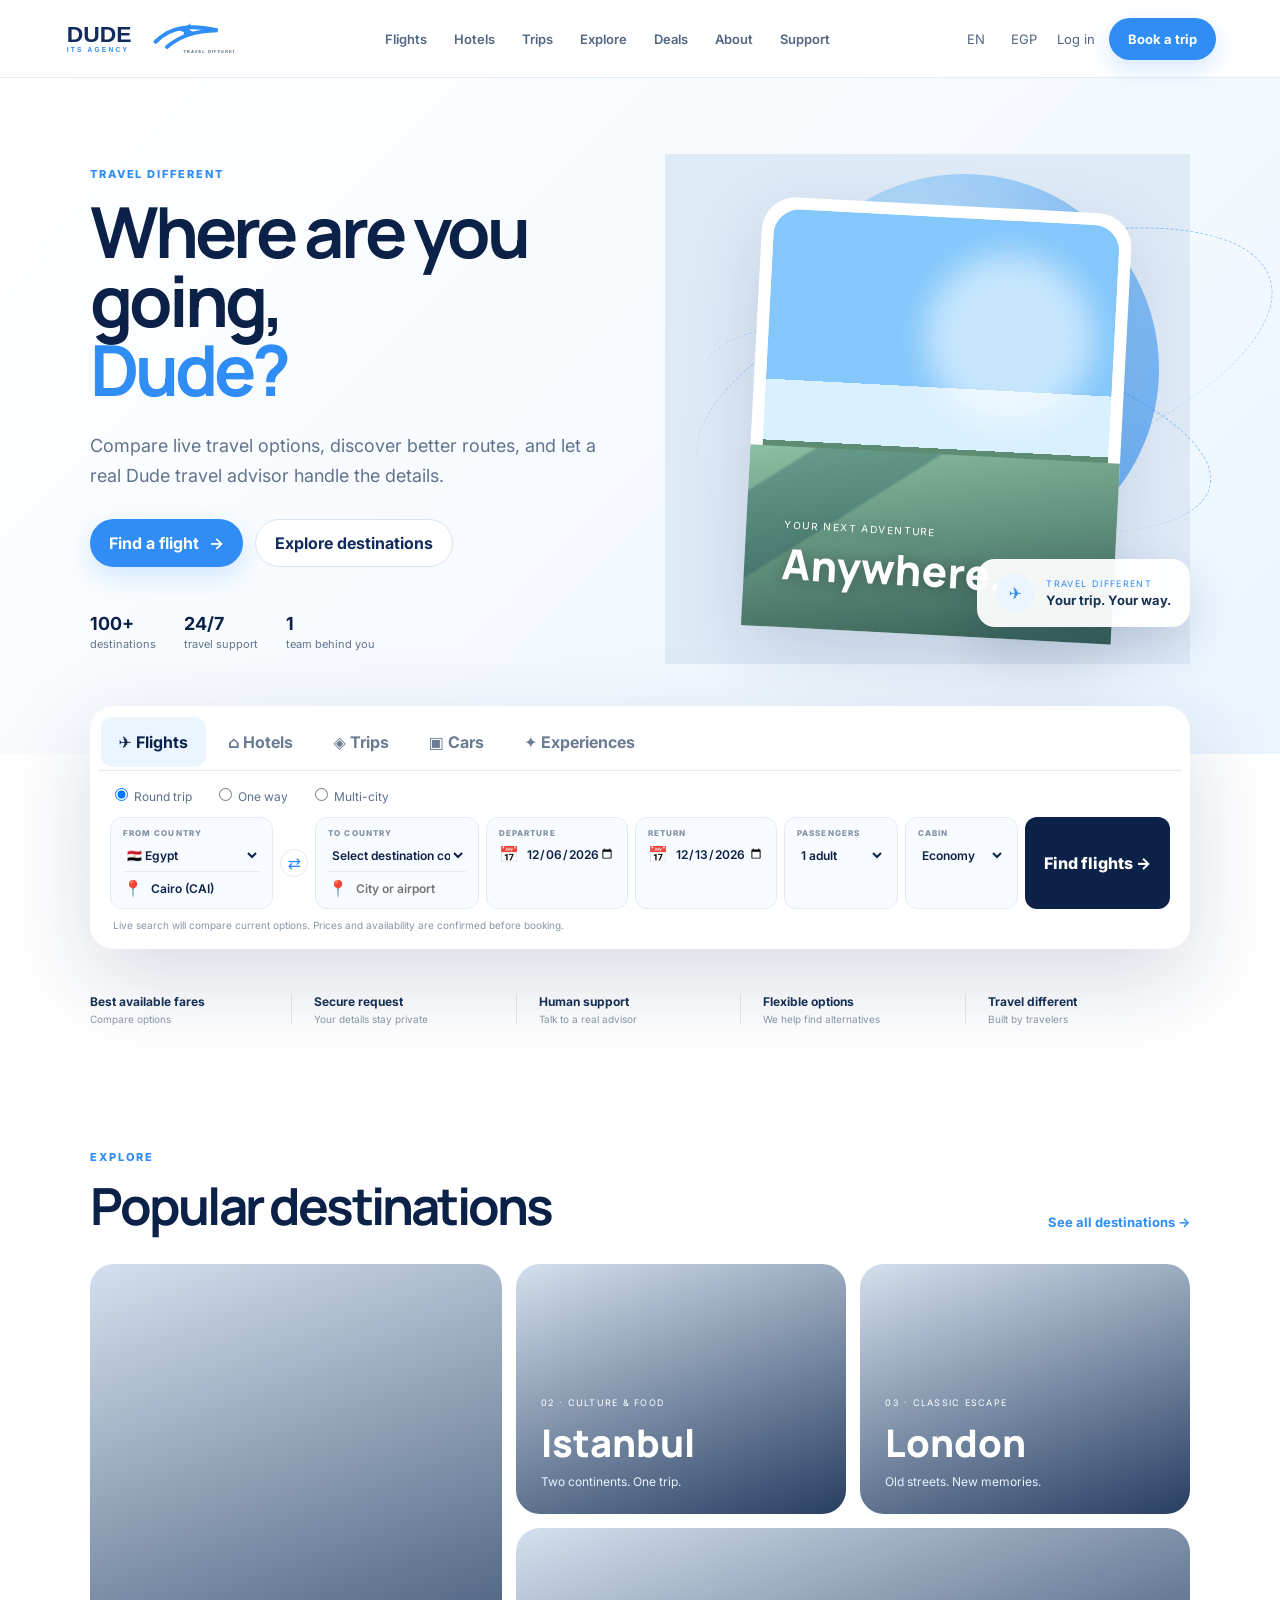
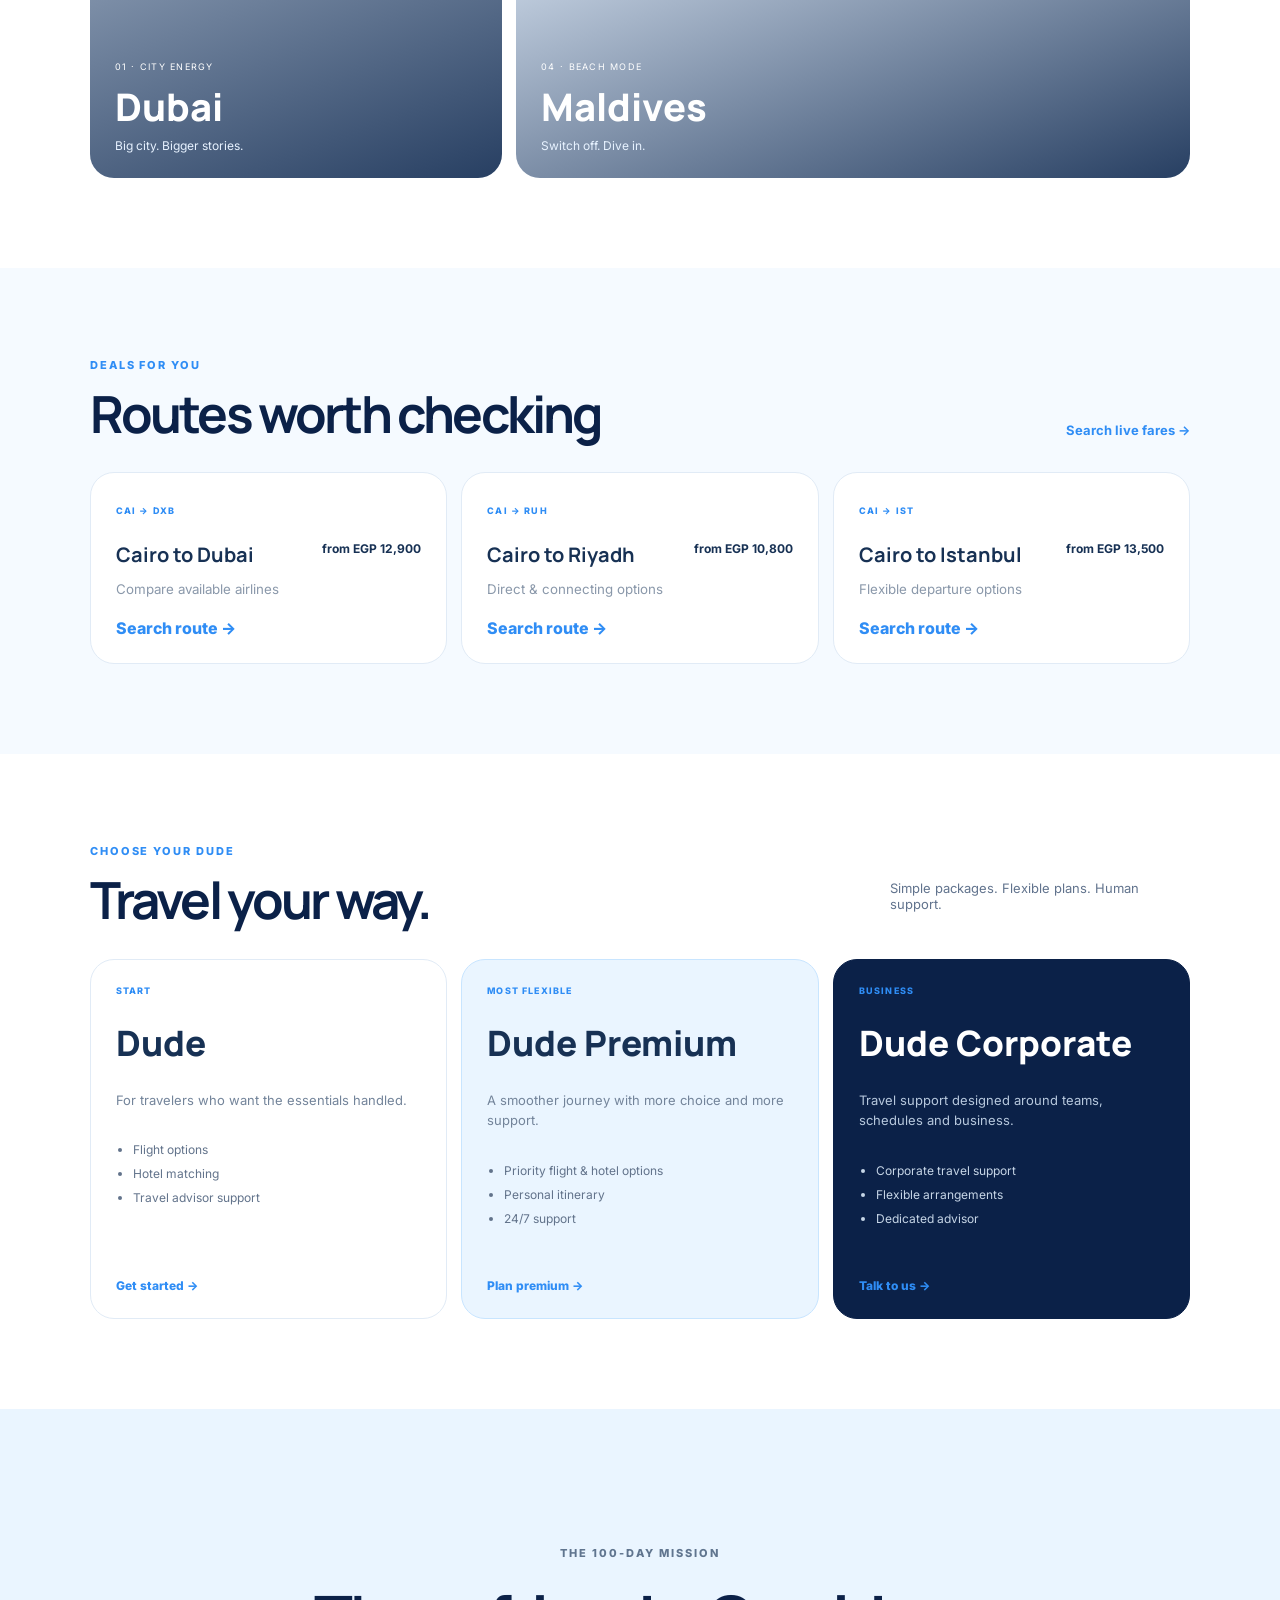
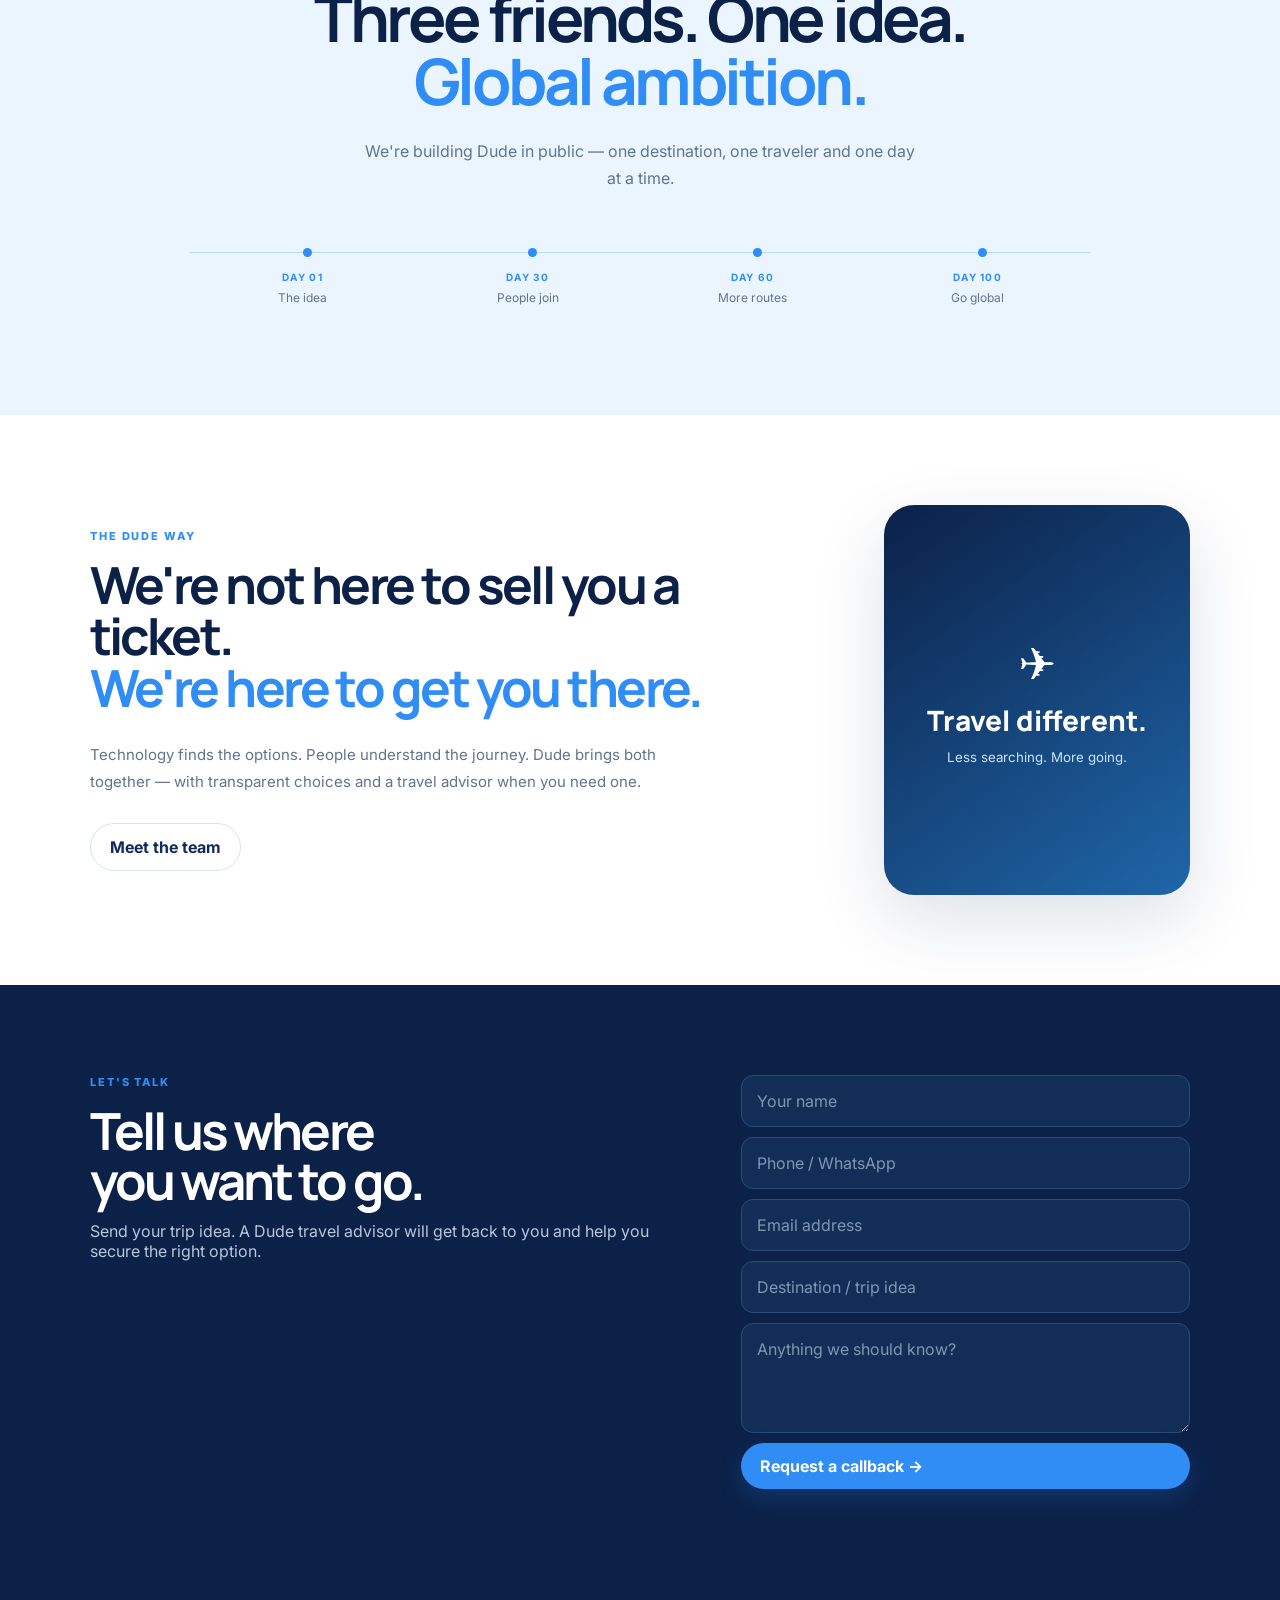
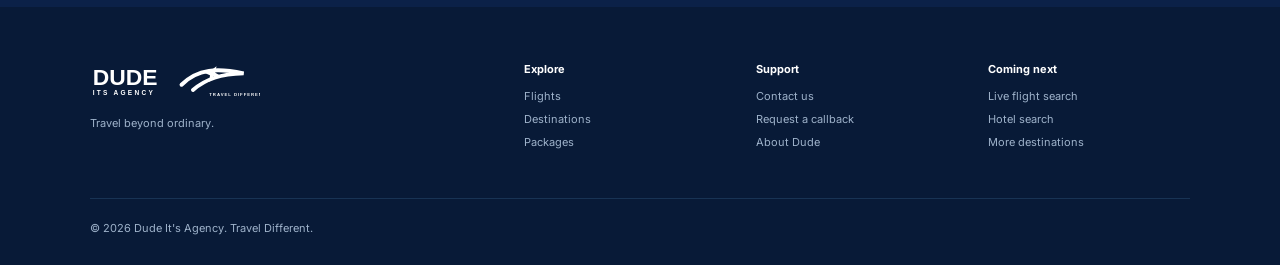
==== commit 0d030bf2: "Add worldwide country selectors to flight search" ====
--- a/index.html
+++ b/index.html
@@ -1 +1 @@
-<!doctype html><html lang="en"><head><meta charset="utf-8"><meta name="viewport" content="width=device-width,initial-scale=1"><meta name="description" content="Dude It's Agency — compare live flight options and request your booking with a travel advisor."><title>Dude It's Agency — Travel Different</title><link rel="preconnect" href="https://fonts.googleapis.com"><link rel="preconnect" href="https://fonts.gstatic.com" crossorigin><link href="https://fonts.googleapis.com/css2?family=Inter:wght@400;500;600;700;800&family=Manrope:wght@600;700;800&display=swap" rel="stylesheet"><link rel="stylesheet" href="styles.css"></head><body><header class="site-header"><a class="logo" href="#top"><img src="logo.svg" alt="Dude It's Agency"></a><nav class="main-nav"><a href="#flights">Flights</a><a href="#hotels">Hotels</a><a href="#trips">Trips</a><a href="#explore">Explore</a><a href="#deals">Deals</a><a href="#about">About</a><a href="#support">Support</a></nav><div class="header-actions"><button class="text-btn">EN</button><button class="text-btn">EGP</button><a class="login" href="#contact">Log in</a><a class="nav-cta" href="#flights">Book a trip</a><button class="menu-btn" id="menuBtn">☰</button></div></header><main id="top"><section class="hero"><div class="hero-copy"><p class="eyebrow">TRAVEL DIFFERENT</p><h1>Where are you going,<br><span>Dude?</span></h1><p class="hero-text">Compare live travel options, discover better routes, and let a real Dude travel advisor handle the details.</p><div class="hero-actions"><a class="primary-btn" href="#flights">Find a flight <span>→</span></a><a class="secondary-btn" href="#explore">Explore destinations</a></div><div class="micro-proof"><span><strong>100+</strong> destinations</span><span><strong>24/7</strong> travel support</span><span><strong>1</strong> team behind you</span></div></div><div class="hero-visual"><div class="sky-orb"></div><div class="flight-path path-one"></div><div class="flight-path path-two"></div><div class="window-card"><div class="window-sky"></div><div class="window-land"></div><div class="window-copy"><small>YOUR NEXT ADVENTURE</small><strong>Anywhere.</strong></div></div><div class="floating-note"><span>✈</span><div><small>TRAVEL DIFFERENT</small><b>Your trip. Your way.</b></div></div></div></section><section class="search-wrap" id="flights"><div class="search-card"><div class="search-tabs"><button class="tab active">✈ Flights</button><button class="tab">⌂ Hotels</button><button class="tab">◈ Trips</button><button class="tab">▣ Cars</button><button class="tab">✦ Experiences</button></div><form id="flightSearch" class="flight-form"><div class="trip-type"><label><input type="radio" name="tripType" value="round" checked> Round trip</label><label><input type="radio" name="tripType" value="one"> One way</label><label><input type="radio" name="tripType" value="multi"> Multi-city</label></div><div class="fields"><label class="field"><span>FROM</span><div class="input-row">📍<input id="from" value="Cairo (CAI)"></div></label><button class="swap" type="button" id="swapBtn">⇄</button><label class="field"><span>TO</span><div class="input-row">📍<input id="to" placeholder="Where to?" required></div></label><label class="field"><span>DEPARTURE</span><div class="input-row">📅<input id="departure" type="date" required></div></label><label class="field return-field"><span>RETURN</span><div class="input-row">📅<input id="returnDate" type="date"></div></label><label class="field"><span>PASSENGERS</span><select><option>1 adult</option><option>2 adults</option><option>3 adults</option><option>4+ adults</option></select></label><label class="field"><span>CABIN</span><select><option>Economy</option><option>Premium Economy</option><option>Business</option><option>First</option></select></label><button class="search-btn" type="submit">Find flights <span>→</span></button></div><p class="search-note">Live search will compare current options. Prices and availability are confirmed before booking.</p></form></div></section><section class="trust"><div><strong>Best available fares</strong><span>Compare options</span></div><div><strong>Secure request</strong><span>Your details stay private</span></div><div><strong>Human support</strong><span>Talk to a real advisor</span></div><div><strong>Flexible options</strong><span>We help find alternatives</span></div><div><strong>Travel different</strong><span>Built by travelers</span></div></section><section class="section" id="explore"><div class="section-head"><div><p class="eyebrow">EXPLORE</p><h2>Popular destinations</h2></div><a href="#contact">See all destinations →</a></div><div class="destination-grid"><article class="destination dubai"><div><small>01 · CITY ENERGY</small><h3>Dubai</h3><p>Big city. Bigger stories.</p></div></article><article class="destination istanbul"><div><small>02 · CULTURE & FOOD</small><h3>Istanbul</h3><p>Two continents. One trip.</p></div></article><article class="destination london"><div><small>03 · CLASSIC ESCAPE</small><h3>London</h3><p>Old streets. New memories.</p></div></article><article class="destination maldives"><div><small>04 · BEACH MODE</small><h3>Maldives</h3><p>Switch off. Dive in.</p></div></article></div></section><section class="section deals" id="deals"><div class="section-head"><div><p class="eyebrow">DEALS FOR YOU</p><h2>Routes worth checking</h2></div><a href="#flights">Search live fares →</a></div><div class="deal-grid"><article class="deal"><span>CAI → DXB</span><div><strong>Cairo to Dubai</strong><b>from EGP 12,900</b></div><small>Compare available airlines</small><button data-route="Cairo (CAI)|Dubai (DXB)">Search route →</button></article><article class="deal"><span>CAI → RUH</span><div><strong>Cairo to Riyadh</strong><b>from EGP 10,800</b></div><small>Direct & connecting options</small><button data-route="Cairo (CAI)|Riyadh (RUH)">Search route →</button></article><article class="deal"><span>CAI → IST</span><div><strong>Cairo to Istanbul</strong><b>from EGP 13,500</b></div><small>Flexible departure options</small><button data-route="Cairo (CAI)|Istanbul (IST)">Search route →</button></article></div></section><section class="section plans" id="trips"><div class="section-head"><div><p class="eyebrow">CHOOSE YOUR DUDE</p><h2>Travel your way.</h2></div><p>Simple packages. Flexible plans. Human support.</p></div><div class="plan-grid"><article class="plan"><span class="pill">START</span><h3>Dude</h3><p>For travelers who want the essentials handled.</p><ul><li>Flight options</li><li>Hotel matching</li><li>Travel advisor support</li></ul><a href="#contact">Get started →</a></article><article class="plan featured"><span class="pill">MOST FLEXIBLE</span><h3>Dude Premium</h3><p>A smoother journey with more choice and more support.</p><ul><li>Priority flight & hotel options</li><li>Personal itinerary</li><li>24/7 support</li></ul><a href="#contact">Plan premium →</a></article><article class="plan corporate"><span class="pill">BUSINESS</span><h3>Dude Corporate</h3><p>Travel support designed around teams, schedules and business.</p><ul><li>Corporate travel support</li><li>Flexible arrangements</li><li>Dedicated advisor</li></ul><a href="#contact">Talk to us →</a></article></div></section><section class="mission"><p class="eyebrow">THE 100-DAY MISSION</p><h2>Three friends. One idea.<br><span>Global ambition.</span></h2><p>We're building Dude in public — one destination, one traveler and one day at a time.</p><div class="timeline"><div><b>DAY 01</b><span>The idea</span></div><div><b>DAY 30</b><span>People join</span></div><div><b>DAY 60</b><span>More routes</span></div><div><b>DAY 100</b><span>Go global</span></div></div></section><section class="section about" id="about"><div class="about-copy"><p class="eyebrow">THE DUDE WAY</p><h2>We're not here to sell you a ticket.<br><span>We're here to get you there.</span></h2><p>Technology finds the options. People understand the journey. Dude brings both together — with transparent choices and a travel advisor when you need one.</p><a class="secondary-btn dark" href="#contact">Meet the team</a></div><div class="about-card"><span>✈</span><strong>Travel different.</strong><small>Less searching. More going.</small></div></section><section class="contact section" id="contact"><div><p class="eyebrow">LET'S TALK</p><h2>Tell us where<br>you want to go.</h2><p>Send your trip idea. A Dude travel advisor will get back to you and help you secure the right option.</p></div><form class="contact-form" id="contactForm"><input name="name" placeholder="Your name" required><input name="phone" placeholder="Phone / WhatsApp" required><input name="email" type="email" placeholder="Email address"><input name="trip" placeholder="Destination / trip idea" required><textarea name="message" placeholder="Anything we should know?"></textarea><button class="primary-btn" type="submit">Request a callback →</button><small id="formStatus"></small></form></section></main><footer id="support"><div class="footer-brand"><img src="logo.svg" alt=""><p>Travel beyond ordinary.</p></div><div><b>Explore</b><a href="#flights">Flights</a><a href="#explore">Destinations</a><a href="#trips">Packages</a></div><div><b>Support</b><a href="#contact">Contact us</a><a href="#contact">Request a callback</a><a href="#about">About Dude</a></div><div><b>Coming next</b><span>Live flight search</span><span>Hotel search</span><span>More destinations</span></div><p class="copyright">© 2026 Dude It's Agency. Travel Different.</p></footer><script src="script.js"></script><script src="search-redirect.js"></script></body></html>+<!doctype html><html lang="en"><head><meta charset="utf-8"><meta name="viewport" content="width=device-width,initial-scale=1"><meta name="description" content="Dude It's Agency — compare live flight options and request your booking with a travel advisor."><title>Dude It's Agency — Travel Different</title><link rel="preconnect" href="https://fonts.googleapis.com"><link rel="preconnect" href="https://fonts.gstatic.com" crossorigin><link href="https://fonts.googleapis.com/css2?family=Inter:wght@400;500;600;700;800&family=Manrope:wght@600;700;800&display=swap" rel="stylesheet"><link rel="stylesheet" href="styles.css"><link rel="stylesheet" href="country-selector.css"></head><body><header class="site-header"><a class="logo" href="#top"><img src="logo.svg" alt="Dude It's Agency"></a><nav class="main-nav"><a href="#flights">Flights</a><a href="#hotels">Hotels</a><a href="#trips">Trips</a><a href="#explore">Explore</a><a href="#deals">Deals</a><a href="#about">About</a><a href="#support">Support</a></nav><div class="header-actions"><button class="text-btn">EN</button><button class="text-btn">EGP</button><a class="login" href="#contact">Log in</a><a class="nav-cta" href="#flights">Book a trip</a><button class="menu-btn" id="menuBtn">☰</button></div></header><main id="top"><section class="hero"><div class="hero-copy"><p class="eyebrow">TRAVEL DIFFERENT</p><h1>Where are you going,<br><span>Dude?</span></h1><p class="hero-text">Compare live travel options, discover better routes, and let a real Dude travel advisor handle the details.</p><div class="hero-actions"><a class="primary-btn" href="#flights">Find a flight <span>→</span></a><a class="secondary-btn" href="#explore">Explore destinations</a></div><div class="micro-proof"><span><strong>100+</strong> destinations</span><span><strong>24/7</strong> travel support</span><span><strong>1</strong> team behind you</span></div></div><div class="hero-visual"><div class="sky-orb"></div><div class="flight-path path-one"></div><div class="flight-path path-two"></div><div class="window-card"><div class="window-sky"></div><div class="window-land"></div><div class="window-copy"><small>YOUR NEXT ADVENTURE</small><strong>Anywhere.</strong></div></div><div class="floating-note"><span>✈</span><div><small>TRAVEL DIFFERENT</small><b>Your trip. Your way.</b></div></div></div></section><section class="search-wrap" id="flights"><div class="search-card"><div class="search-tabs"><button class="tab active">✈ Flights</button><button class="tab">⌂ Hotels</button><button class="tab">◈ Trips</button><button class="tab">▣ Cars</button><button class="tab">✦ Experiences</button></div><form id="flightSearch" class="flight-form"><div class="trip-type"><label><input type="radio" name="tripType" value="round" checked> Round trip</label><label><input type="radio" name="tripType" value="one"> One way</label><label><input type="radio" name="tripType" value="multi"> Multi-city</label></div><div class="fields"><label class="field location-field"><span>FROM COUNTRY</span><select id="fromCountry" aria-label="Departure country"></select><div class="input-row">📍<input id="from" value="Cairo (CAI)" autocomplete="off" placeholder="City or airport"></div></label><button class="swap" type="button" id="swapBtn" aria-label="Swap departure and destination">⇄</button><label class="field location-field"><span>TO COUNTRY</span><select id="toCountry" aria-label="Destination country"></select><div class="input-row">📍<input id="to" placeholder="City or airport" autocomplete="off" required></div></label><label class="field"><span>DEPARTURE</span><div class="input-row">📅<input id="departure" type="date" required></div></label><label class="field return-field"><span>RETURN</span><div class="input-row">📅<input id="returnDate" type="date"></div></label><label class="field"><span>PASSENGERS</span><select><option>1 adult</option><option>2 adults</option><option>3 adults</option><option>4+ adults</option></select></label><label class="field"><span>CABIN</span><select><option>Economy</option><option>Premium Economy</option><option>Business</option><option>First</option></select></label><button class="search-btn" type="submit">Find flights <span>→</span></button></div><p class="search-note">Live search will compare current options. Prices and availability are confirmed before booking.</p></form></div></section><section class="trust"><div><strong>Best available fares</strong><span>Compare options</span></div><div><strong>Secure request</strong><span>Your details stay private</span></div><div><strong>Human support</strong><span>Talk to a real advisor</span></div><div><strong>Flexible options</strong><span>We help find alternatives</span></div><div><strong>Travel different</strong><span>Built by travelers</span></div></section><section class="section" id="explore"><div class="section-head"><div><p class="eyebrow">EXPLORE</p><h2>Popular destinations</h2></div><a href="#contact">See all destinations →</a></div><div class="destination-grid"><article class="destination dubai"><div><small>01 · CITY ENERGY</small><h3>Dubai</h3><p>Big city. Bigger stories.</p></div></article><article class="destination istanbul"><div><small>02 · CULTURE & FOOD</small><h3>Istanbul</h3><p>Two continents. One trip.</p></div></article><article class="destination london"><div><small>03 · CLASSIC ESCAPE</small><h3>London</h3><p>Old streets. New memories.</p></div></article><article class="destination maldives"><div><small>04 · BEACH MODE</small><h3>Maldives</h3><p>Switch off. Dive in.</p></div></article></div></section><section class="section deals" id="deals"><div class="section-head"><div><p class="eyebrow">DEALS FOR YOU</p><h2>Routes worth checking</h2></div><a href="#flights">Search live fares →</a></div><div class="deal-grid"><article class="deal"><span>CAI → DXB</span><div><strong>Cairo to Dubai</strong><b>from EGP 12,900</b></div><small>Compare available airlines</small><button data-route="Cairo (CAI)|Dubai (DXB)">Search route →</button></article><article class="deal"><span>CAI → RUH</span><div><strong>Cairo to Riyadh</strong><b>from EGP 10,800</b></div><small>Direct & connecting options</small><button data-route="Cairo (CAI)|Riyadh (RUH)">Search route →</button></article><article class="deal"><span>CAI → IST</span><div><strong>Cairo to Istanbul</strong><b>from EGP 13,500</b></div><small>Flexible departure options</small><button data-route="Cairo (CAI)|Istanbul (IST)">Search route →</button></article></div></section><section class="section plans" id="trips"><div class="section-head"><div><p class="eyebrow">CHOOSE YOUR DUDE</p><h2>Travel your way.</h2></div><p>Simple packages. Flexible plans. Human support.</p></div><div class="plan-grid"><article class="plan"><span class="pill">START</span><h3>Dude</h3><p>For travelers who want the essentials handled.</p><ul><li>Flight options</li><li>Hotel matching</li><li>Travel advisor support</li></ul><a href="#contact">Get started →</a></article><article class="plan featured"><span class="pill">MOST FLEXIBLE</span><h3>Dude Premium</h3><p>A smoother journey with more choice and more support.</p><ul><li>Priority flight & hotel options</li><li>Personal itinerary</li><li>24/7 support</li></ul><a href="#contact">Plan premium →</a></article><article class="plan corporate"><span class="pill">BUSINESS</span><h3>Dude Corporate</h3><p>Travel support designed around teams, schedules and business.</p><ul><li>Corporate travel support</li><li>Flexible arrangements</li><li>Dedicated advisor</li></ul><a href="#contact">Talk to us →</a></article></div></section><section class="mission"><p class="eyebrow">THE 100-DAY MISSION</p><h2>Three friends. One idea.<br><span>Global ambition.</span></h2><p>We're building Dude in public — one destination, one traveler and one day at a time.</p><div class="timeline"><div><b>DAY 01</b><span>The idea</span></div><div><b>DAY 30</b><span>People join</span></div><div><b>DAY 60</b><span>More routes</span></div><div><b>DAY 100</b><span>Go global</span></div></div></section><section class="section about" id="about"><div class="about-copy"><p class="eyebrow">THE DUDE WAY</p><h2>We're not here to sell you a ticket.<br><span>We're here to get you there.</span></h2><p>Technology finds the options. People understand the journey. Dude brings both together — with transparent choices and a travel advisor when you need one.</p><a class="secondary-btn dark" href="#contact">Meet the team</a></div><div class="about-card"><span>✈</span><strong>Travel different.</strong><small>Less searching. More going.</small></div></section><section class="contact section" id="contact"><div><p class="eyebrow">LET'S TALK</p><h2>Tell us where<br>you want to go.</h2><p>Send your trip idea. A Dude travel advisor will get back to you and help you secure the right option.</p></div><form class="contact-form" id="contactForm"><input name="name" placeholder="Your name" required><input name="phone" placeholder="Phone / WhatsApp" required><input name="email" type="email" placeholder="Email address"><input name="trip" placeholder="Destination / trip idea" required><textarea name="message" placeholder="Anything we should know?"></textarea><button class="primary-btn" type="submit">Request a callback →</button><small id="formStatus"></small></form></section></main><footer id="support"><div class="footer-brand"><img src="logo.svg" alt=""><p>Travel beyond ordinary.</p></div><div><b>Explore</b><a href="#flights">Flights</a><a href="#explore">Destinations</a><a href="#trips">Packages</a></div><div><b>Support</b><a href="#contact">Contact us</a><a href="#contact">Request a callback</a><a href="#about">About Dude</a></div><div><b>Coming next</b><span>Live flight search</span><span>Hotel search</span><span>More destinations</span></div><p class="copyright">© 2026 Dude It's Agency. Travel Different.</p></footer><script src="script.js"></script><script src="country-selector.js"></script><script src="search-redirect.js"></script></body></html>
--- a/country-selector.css
+++ b/country-selector.css
@@ -0,0 +1,5 @@
+
+.location-field select{width:100%;margin-bottom:7px;border:0;outline:0;background:transparent;color:var(--deep);font-weight:600;font-size:12px;min-width:0}
+.location-field select option{color:#173154;background:#fff}
+.location-field .input-row{border-top:1px solid rgba(225,235,246,.9);padding-top:6px}
+@media(max-width:1100px){.location-field select{font-size:11px}}
